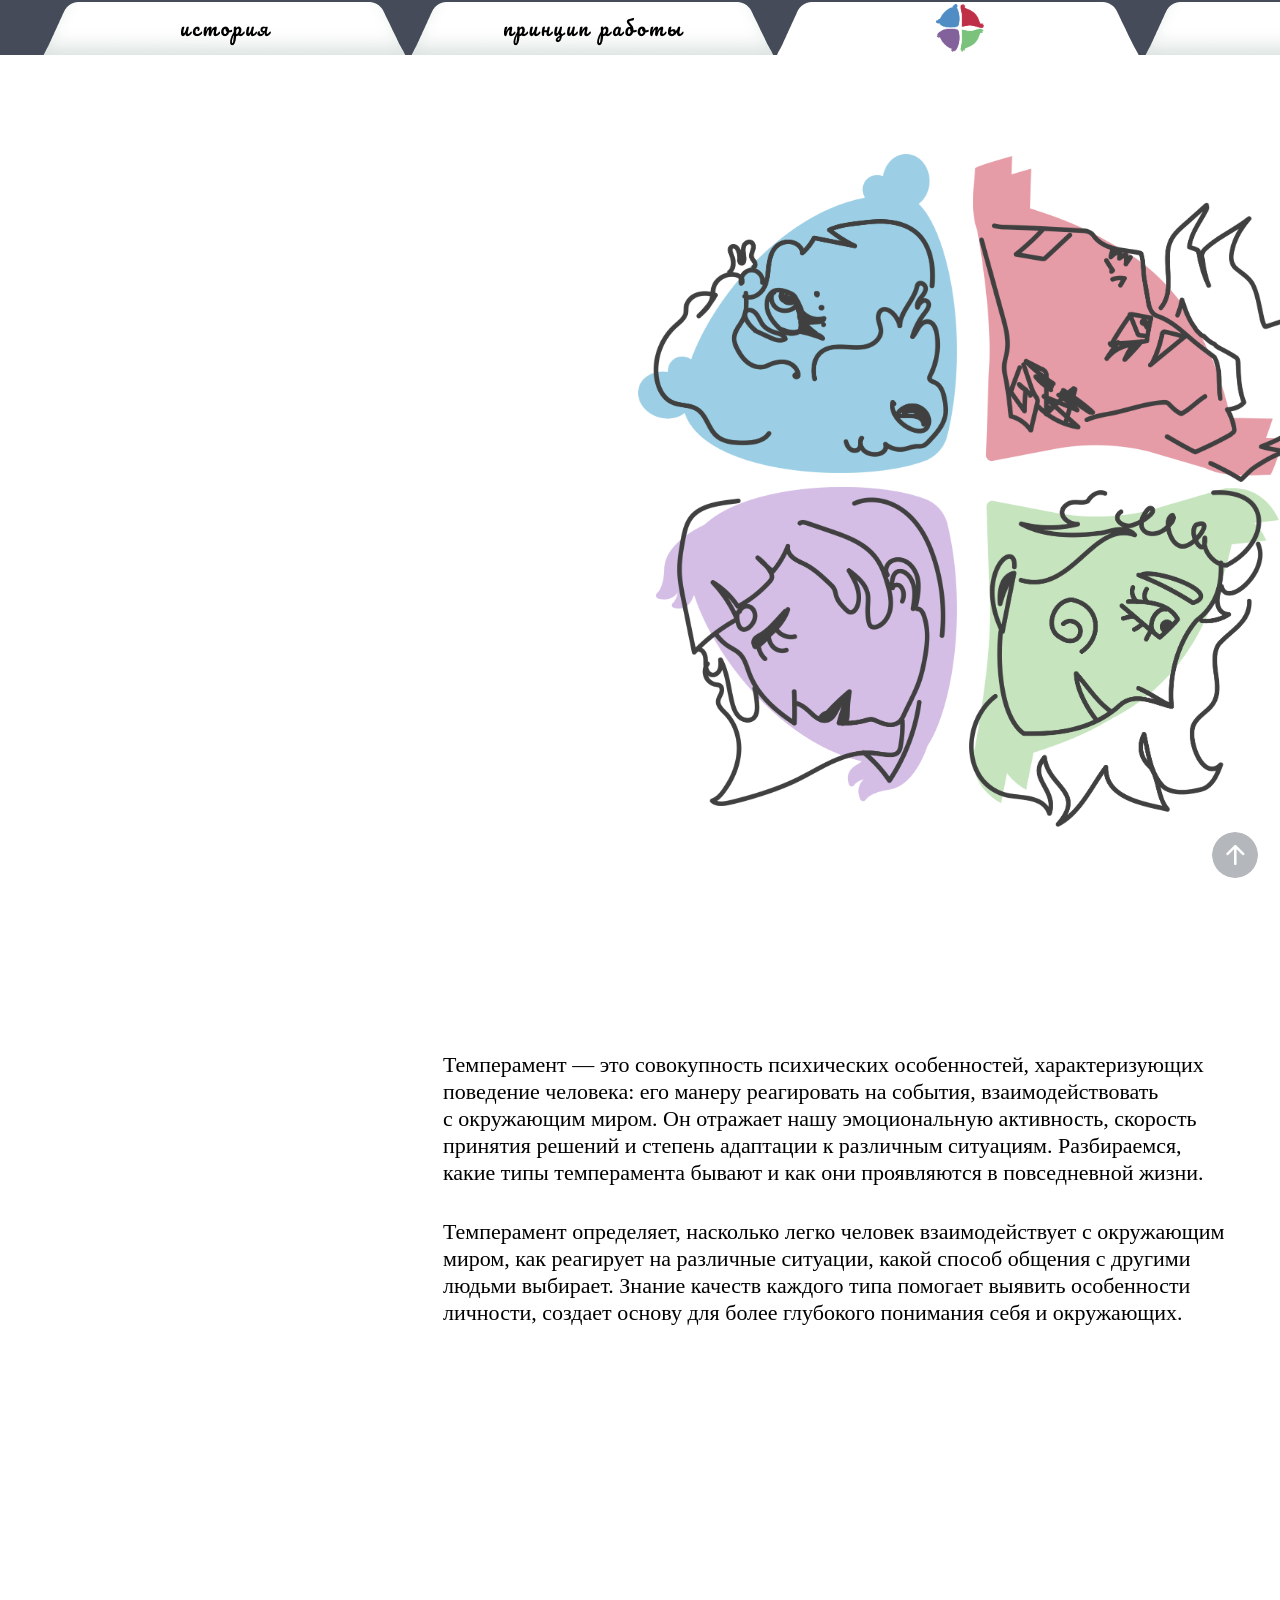
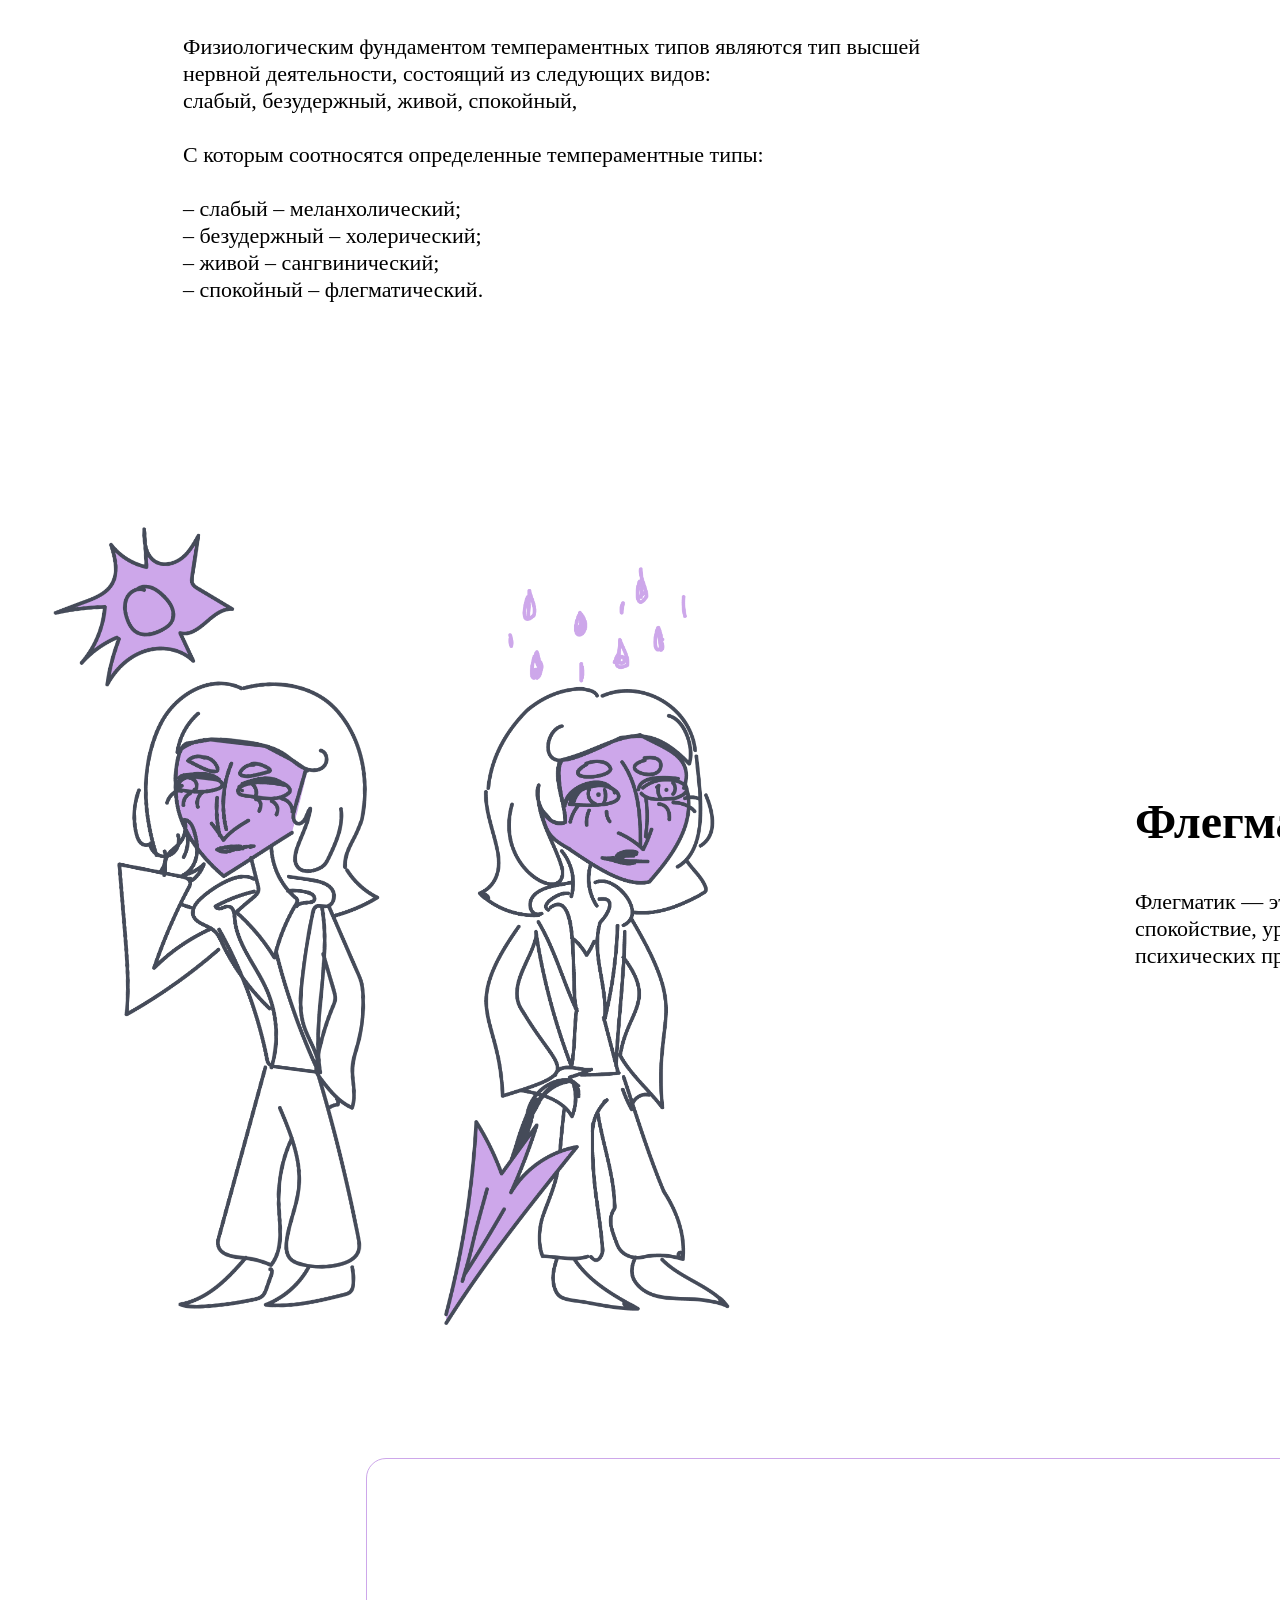
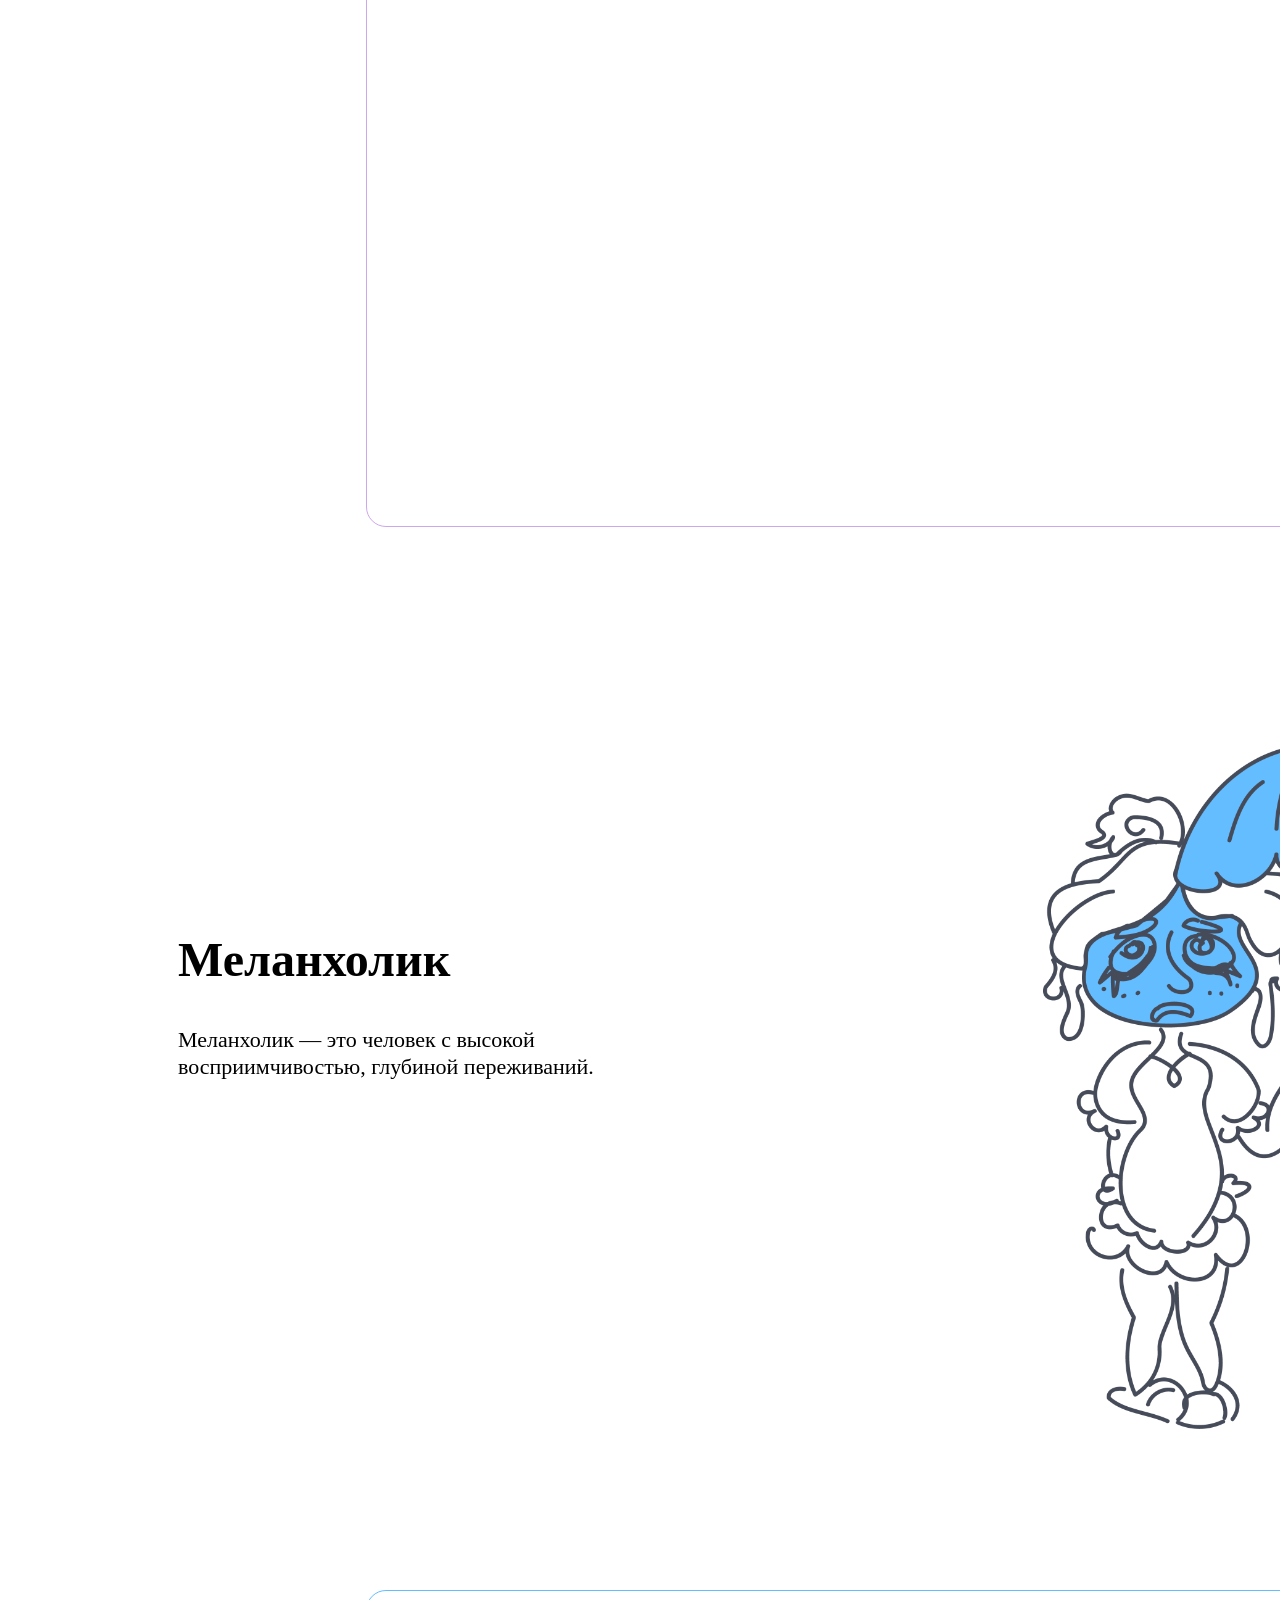
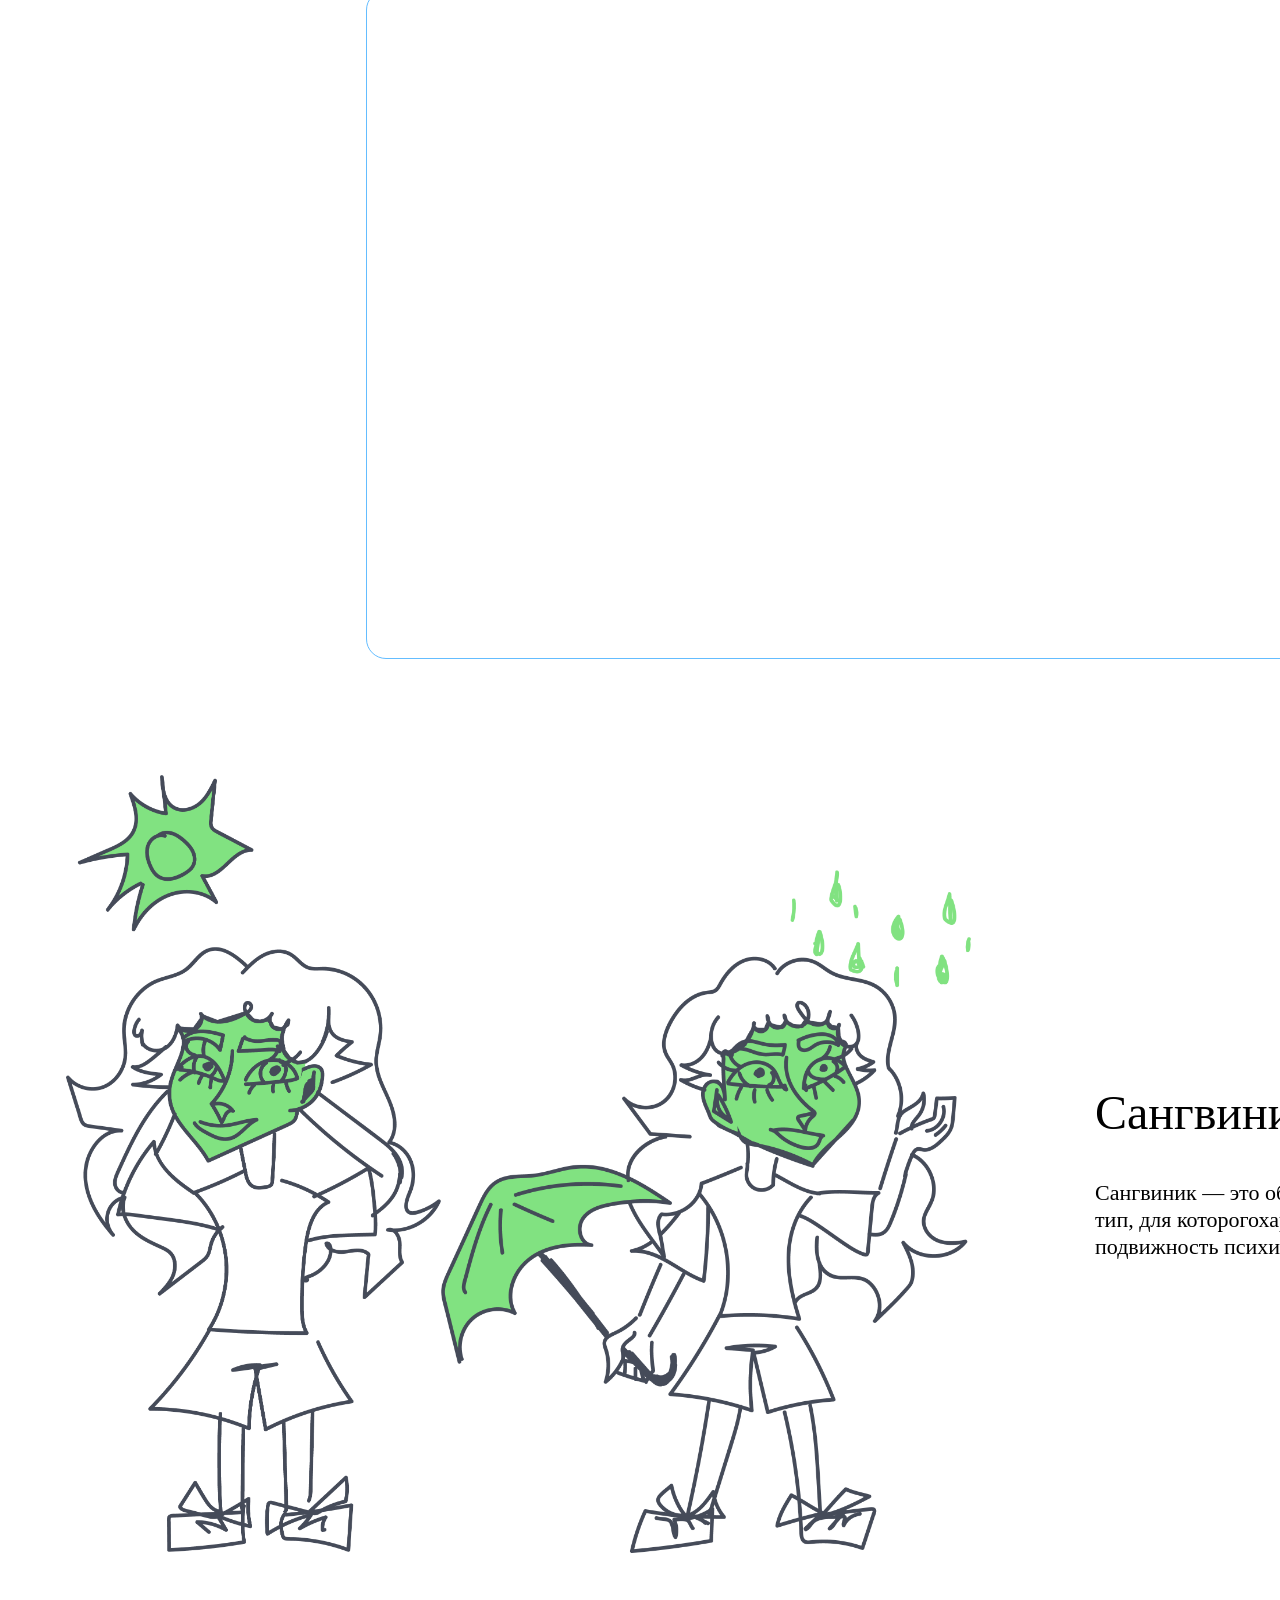
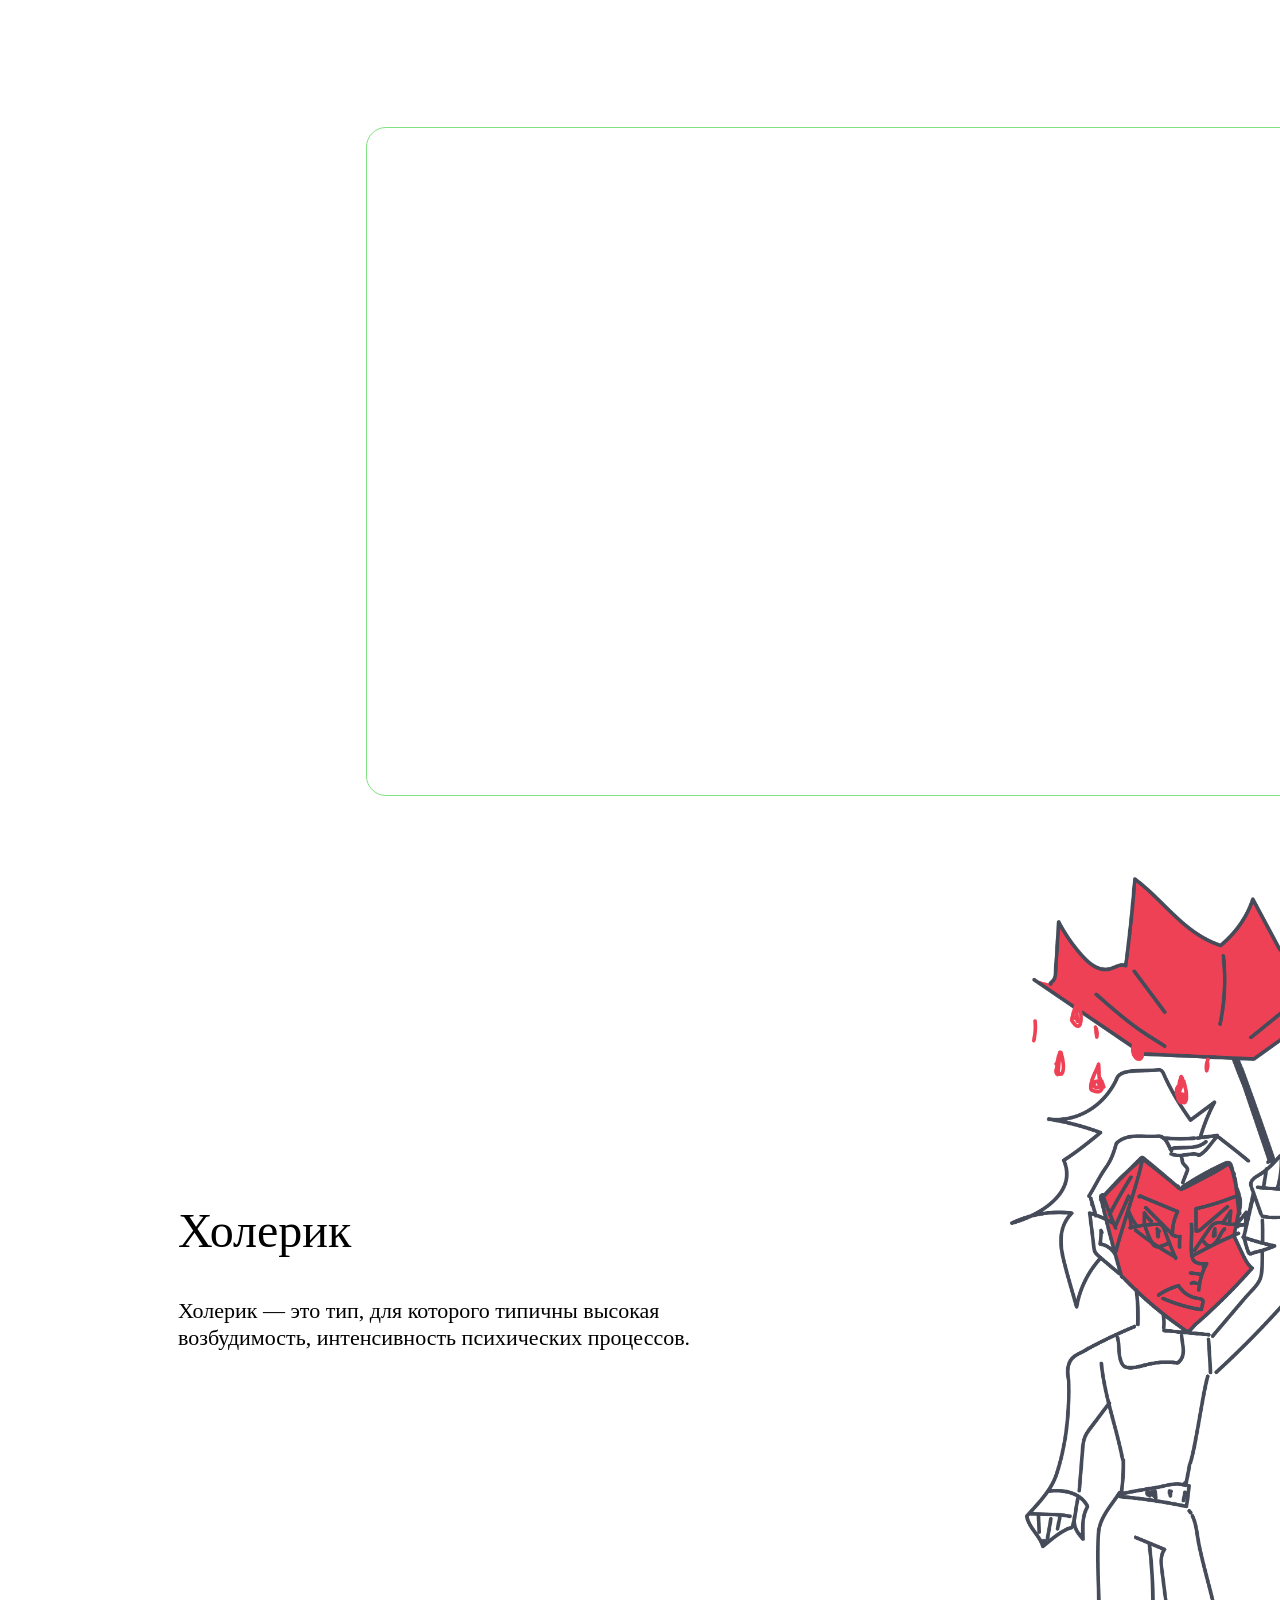
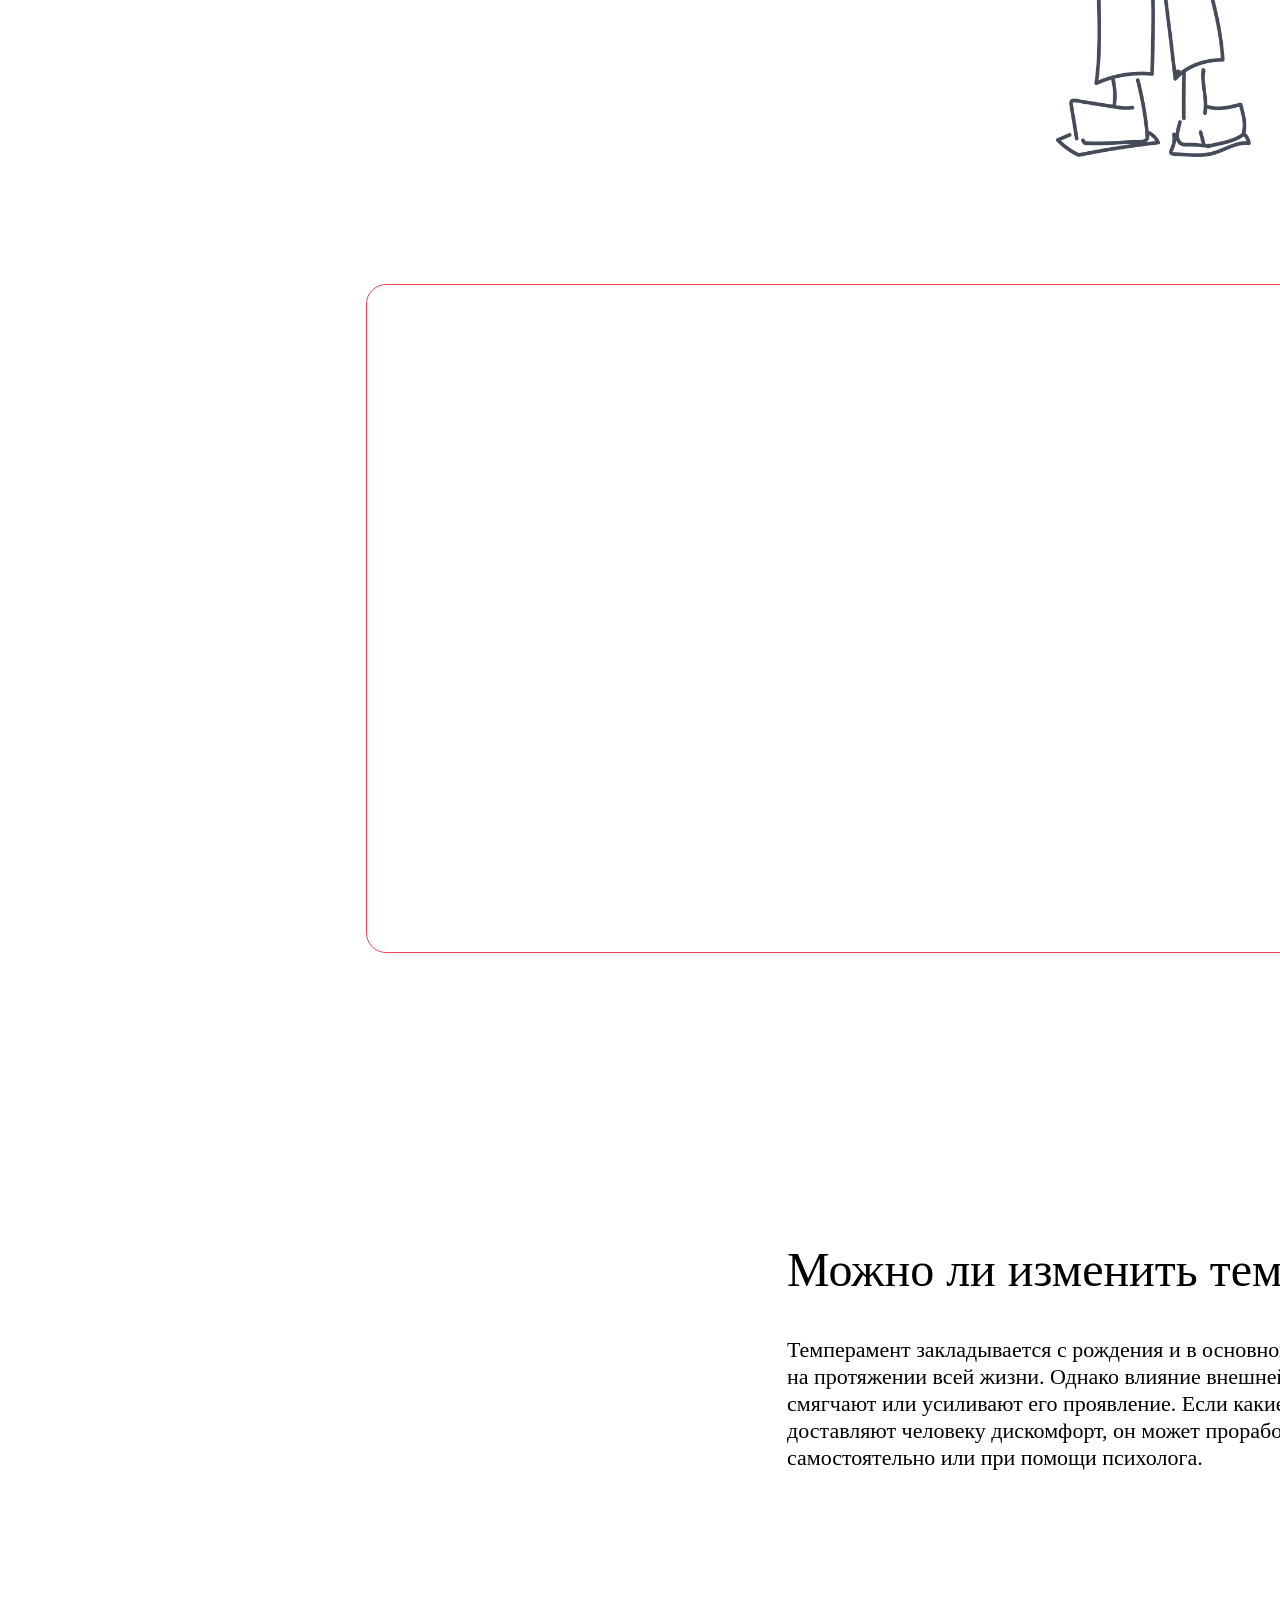
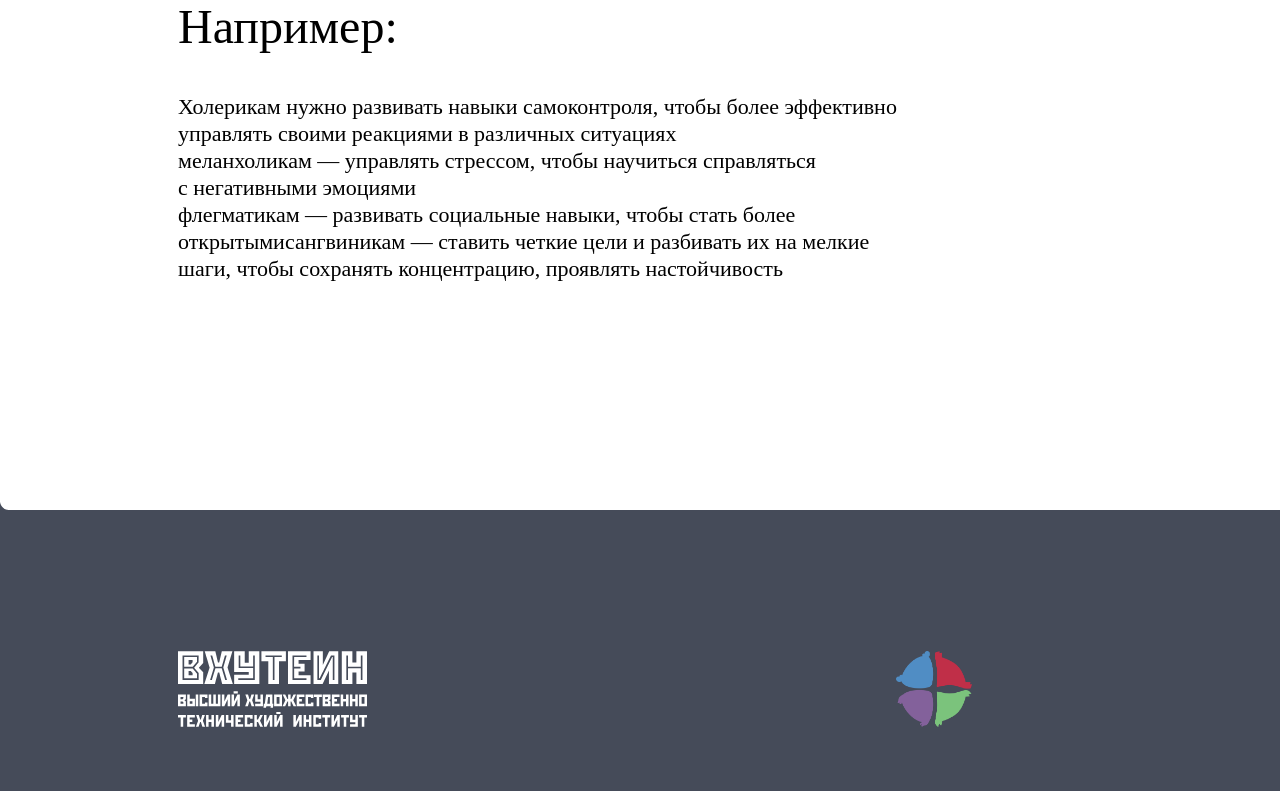
==== index.html @ 5d2c1278 "first commit" ====
<!doctype html>
<html>
<head>
<meta charset="utf-8">
<title>temperament</title>
	<link rel="stylesheet" href="VkrStyle.css">
	</head>
<body style="background-color: #FFFFFF;">
	  <style>
	  video::-webkit-media-controls {
	  display:none;
		  }
	  </style>
	 <video width="1920" height="1080" controls="controls" id="vid" onClick="toggleVideo()" alt="Zoom" class="zoom-image2">
    <source src="./Images/Flegmati_prefin (1).mp4" type="video/mp4">
		  </video>
	<video width="1920" height="1080" controls="controls" id="vid1" onClick="toggleVideo1()" alt="Zoom" class="zoom-image2">
    <source src="./Images/Melanholi_fin.mp4" type="video/mp4">
		  </video>
	<video width="1920" height="1080" controls="controls" id="vid2" onClick="toggleVideo2()" alt="Zoom" class="zoom-image2">
    <source src="./Images/Sangvini_prefin.mp4" type="video/mp4">
		  </video>
	<video width="1920" height="1080" controls="controls" id="vid3" onClick="toggleVideo3()" alt="Zoom" class="zoom-image2">
    <source src="./Images/Choleri_prefin.mp4" type="video/mp4">
		  </video>
	
<img src="./Images/большойфон.png" id="imgFoto1" alt=""/>
<img src="./Images/фонфон1.png" id="imgFoto0" alt=""/>
<img src="./Images/главная_папка1.png" id="imgFoto2" alt="Zoom" class="zoom-image">
<img src="./Images/tempp.png" id="imgFoto3" alt="Zoom" class="zoom-image">
	
<a href="VkrHistory.html"><img src="./Images/история_папка (1).png" id="imgFoto4" alt="Zoom" class="zoom-image"></a>
<a href="VkrWorks.html"><img src="./Images/принцип_папка (1).png" id="imgFoto5" alt="Zoom" class="zoom-image"></a>
<a href="VkrTypes.html"><img src="./Images/типы_папка (1).png" id="imgFoto6" alt="Zoom" class="zoom-image"></a>
<a href="VkrTest.html"><img src="./Images/тест_папка (1).png" id="imgFoto7" alt="Zoom" class="zoom-image"></a>
	
<button id="hide" type="submit" onclick="myImg()"><img src="./Images/мел_бан.png" id="imgFoto8" alt="Zoom" class="opa1"></button>
<button id="hide1" type="submit" onclick="myImg1()"><img src="./Images/флег_бан.png" id="imgFoto9" alt="Zoom" class="opa1"></button>
<button id="hide2" type="submit" onclick="myImg2()"><img src="./Images/хол_бан.png" id="imgFoto10" alt="Zoom" class="opa1"></button>
<button id="hide3" type="submit" onclick="myImg3()"><img src="./Images/санг_бан.png" id="imgFoto11" alt="Zoom" class="opa1"></button>
	<h17 id="text">Темперамент</h17>

<img src="./Images/флегматик сер1.png" id="imgFoto20" alt="Zoom" class="zoom-image2">
<img src="./Images/флегматик сер2.png" id="imgFoto21" alt="Zoom" class="zoom-image4">
<img src="./Images/меланхолик сер1.png" id="imgFoto22" alt="Zoom" class="zoom-image2">
<img src="./Images/меланхолик сер2.png" id="imgFoto23" alt="Zoom" class="zoom-image2">
<img src="./Images/сангвиник сер1.png" id="imgFoto24" alt="Zoom" class="zoom-image2">
<img src="./Images/сангвиник сер2.png" id="imgFoto25" alt="Zoom" class="zoom-image2">
<img src="./Images/холерик сер1.png" id="imgFoto26" alt="Zoom" class="zoom-image2">
<img src="./Images/холерик сер2.png" id="imgFoto27" alt="Zoom" class="zoom-image2">
	<pre align="left"><h1>Темперамент — это совокупность психических особенностей, характеризующих
поведение человека: его манеру реагировать на события, взаимодействовать 
с окружающим миром. Он отражает нашу эмоциональную активность, скорость
принятия решений и степень адаптации к различным ситуациям. Разбираемся, 
какие типы темперамента бывают и как они проявляются в повседневной жизни.</h1></pre>
<pre align="left"><h2>Темперамент определяет, насколько легко человек взаимодействует с окружающим
миром, как реагирует на различные ситуации, какой способ общения с другими
людьми выбирает. Знание качеств каждого типа помогает выявить особенности
личности, создает основу для более глубокого понимания себя и окружающих.</h2></pre>
<pre align="left"><h3>Физиологическим фундаментом темпераментных типов являются тип высшей
нервной деятельности, состоящий из следующих видов: 
слабый, безудержный, живой, спокойный, 

С которым соотносятся определенные темпераментные типы:
 
– слабый – меланхолический;
– безудержный – холерический;
– живой – сангвинический;
– спокойный – флегматический.</h3></pre>
<pre align="left"><h4>Флегматик</h4></pre>
<pre align="left"><h5>Флегматик — это тип, для которого характерно 
спокойствие, уравновешенность, стабильность 
психических процессов.</h5></pre>
<pre align="left"><h6>Меланхолик</h6></pre>
<pre align="left"><h7>Меланхолик — это человек с высокой 
восприимчивостью, глубиной переживаний.</h7></pre>
<pre align="left"><h8>Сангвиник</h8></pre>
<pre align="left"><h9>Сангвиник — это общительный оптимистичный 
тип, для которогохарактерна высокая активность, 
подвижность психических процессов.</h9></pre>
<pre align="left"><h10>Холерик</h10></pre>
<pre align="left"><h11>Холерик — это тип, для которого типичны высокая 
возбудимость, интенсивность психических процессов.</h11></pre>
<pre align="left"><h12>Можно ли изменить темперамент?</h12></pre>
<pre align="left"><h13>Темперамент закладывается с рождения и в основном остается неизменным 
на протяжении всей жизни. Однако влияние внешней среды и жизненный опыт 
смягчают или усиливают его проявление. Если какие-то модели поведения 
доставляют человеку дискомфорт, он может проработать их
самостоятельно или при помощи психолога.</h13></pre>
<pre align="left"><h14>Например:</h14></pre>
<pre align="left"><h15>Холерикам нужно развивать навыки самоконтроля, чтобы более эффективно 
управлять своими реакциями в различных ситуациях
меланхоликам — управлять стрессом, чтобы научиться справляться 
с негативными эмоциями
флегматикам — развивать социальные навыки, чтобы стать более 
открытымисангвиникам — ставить четкие цели и разбивать их на мелкие 
шаги, чтобы сохранять концентрацию, проявлять настойчивость</h15></pre>
	
	<a href="index.html"><img src="./Images/tempp.png" id="imgFoto14" alt="Zoom" class="zoom-image"></a>
	<a link href="https://www.vhutein.ru/"><img src="./Images/Logo VHUTEIN.svg" id="imgFoto15" alt=""/></a>
	<a link href="https://vk.com/vhutein?from=groups"><img src="./Images/LogoVk.svg" id="imgFoto16" alt=""/></a>
	<a link href="https://vk.com/vhutein?from=groups"><pre align="left"><h16>vk.com/vhutein</h16></pre></a>
<img src="./Images/Футер.png" id="imgFoto13" alt="Zoom" class="zoom-image3">
	
<a href="#imgFoto3"><img src="./Images/вверх1.png" id="imgFoto44" alt="" class="zoom-image"></a>
	

	<script>
		function toggleVideo(){
			var video = document.getElementById("vid");
			
			if (video.paused) {
				video.play();
			}	else {
				video.pause();
			}
		}
	</script>
	<script>
		function toggleVideo1(){
			var video = document.getElementById("vid1");
			
			if (video.paused) {
				video.play();
			}	else {
				video.pause();
			}
		}
	</script>
	<script>
		function toggleVideo2(){
			var video = document.getElementById("vid2");
			
			if (video.paused) {
				video.play();
			}	else {
				video.pause();
			}
		}
	</script>
	<script>
		function toggleVideo3(){
			var video = document.getElementById("vid3");
			
			if (video.paused) {
				video.play();
			}	else {
				video.pause();
			}
		}
	</script>
	
	<script>
	function myImg() {
  document.getElementById('imgFoto8').className = 'classname';
  document.getElementById('imgFoto10').className = 'classname1';
  document.getElementById('imgFoto9').className = 'classname2';
  document.getElementById('imgFoto11').className = 'classname3';
  document.getElementById('text').className = 'classname4';
}</script>	
	<script>
	function myImg1() {
  document.getElementById('imgFoto8').className = 'classname';
  document.getElementById('imgFoto10').className = 'classname1';
  document.getElementById('imgFoto9').className = 'classname2';
  document.getElementById('imgFoto11').className = 'classname3';
  document.getElementById('text').className = 'classname4';
}</script>	
	<script>
	function myImg2() {
  document.getElementById('imgFoto8').className = 'classname';
  document.getElementById('imgFoto10').className = 'classname1';
  document.getElementById('imgFoto9').className = 'classname2';
  document.getElementById('imgFoto11').className = 'classname3';
  document.getElementById('text').className = 'classname4';
}</script>	
	<script>
	function myImg3() {
  document.getElementById('imgFoto8').className = 'classname';
  document.getElementById('imgFoto10').className = 'classname1';
  document.getElementById('imgFoto9').className = 'classname2';
  document.getElementById('imgFoto11').className = 'classname3';
  document.getElementById('text').className = 'classname4';
}</script>	
</body>
</html>
---- VkrStyle.css ----
@charset "utf-8";
/* CSS Document */
* {
  padding: 0;
  margin: 0;
  box-sizing: border-box;
}
html {
  font-size: 40px;
  font-family: "Caveat", "Montserrat";
  scroll-behavior: smooth;
}
#vid {
    position: absolute;
	width: 1189px;
  height: 669px;
    left: 366px;
    top: 3058px;
	opacity: 1;	
	z-index: 3;
	border-radius: 20px;
	border: 1px solid #CDA7EA;
}
#vid1 {
    position: absolute;
	width: 1189px;
  height: 669px;
    left: 366px;
    top: 4790px;
	opacity: 1;	
	z-index: 3;
	border-radius: 20px;
	border: 1px solid #64BDFF;
}
#vid2 {
    position: absolute;
	width: 1189px;
  height: 669px;
    left: 366px;
    top: 6527px;
	opacity: 1;	
	z-index: 3;
	border-radius: 20px;
	border: 1px solid #81E281;
}
#vid3 {
    position: absolute;
	width: 1189px;
  height: 669px;
    left: 366px;
    top: 8284px;
	opacity: 1;	
	z-index: 3;
	border-radius: 20px;
	border: 1px solid #EF4156;
}
#imgFoto1 {
    position: absolute;
	width: 1905px;
  height: 10336px;
    left: 0px;
    top: 55px;
	z-index: 1;
}
#imgFoto0 {
    position: absolute;
	width: 1905px;
  height: 61px;
    left: 0px;
    top: 0px;
	z-index: -1;
}
#imgFoto2 {
    position: absolute;
	width: 364px;
  height: 60px;
    left: 776px;
    top: 2px;
	z-index: 2;
}
#imgFoto3 {
    position: absolute;
	width: 48px;
  height: 48.11px;
    left: 936px;
    top: 4px;
	z-index: 3;
}

#imgFoto4 {
    position: absolute;
	width: 367px;
  height: 60px;
    left: 41px;
    top: 2px;
	z-index: 0;
}
#imgFoto5 {
    position: absolute;
	width: 367px;
  height: 60px;
    left: 409px;
    top: 2px;
	z-index: 0;
}
#imgFoto6 {
    position: absolute;
	width: 367px;
  height: 60px;
    left: 1143px;
    top: 2px;
	z-index: 0;
}
#imgFoto7 {
    position: absolute;
	width: 367px;
  height: 60px;
    left: 1510px;
    top: 2px;
	z-index: 0;
}
#imgFoto8 {
    position: absolute;
	width: 319.29px;
  height: 318.72px;
    left: 638px;
    top: 154px;
	z-index: 2;
	
}
#imgFoto9 {
    position: absolute;
	width: 300.99px;
  height: 318.83px;
    left: 656.4px;
    top: 486.91px;
	z-index: 2;
	
}
#imgFoto10 {
    position: absolute;
	width: 346.92px;
  height: 326.62px;
    left: 973.08px;
    top: 155.62px;
	z-index: 2;
	
}
#imgFoto11 {
    position: absolute;
	width: 309.97px;
  height: 339.14px;
    left: 969.29px;
    top: 487.78px;
	z-index: 2;
	
}

#imgFoto20 {
    position: absolute;
	width: 286px;
  height: 761px;
    left: 444px;
    top: 2164px;
	z-index: 3;
}
#imgFoto21 {
    position: absolute;
	width: 339.83px;
  height: 778.49px;
    left: 38px;
    top: 2131px;
	z-index: 3;
}
#imgFoto22 {
    position: absolute;
	width: 385px;
  height: 684.8px;
    left: 1043px;
    top: 3944px;
	z-index: 3;
}
#imgFoto23 {
    position: absolute;
	width: 329px;
  height: 774px;
    left: 1439px;
    top: 3854px;
	z-index: 3;
}
#imgFoto25 {
    position: absolute;
	width: 375px;
  height: 777px;
    left: 66px;
    top: 5575px;
	z-index: 3;
}
#imgFoto24 {
    position: absolute;
	width: 530px;
  height: 686px;
    left: 441px;
    top: 5667px;
	z-index: 3;
}
#imgFoto26 {
    position: absolute;
	width: 335px;
  height: 880px;
    left: 1010px;
    top: 7277px;
	z-index: 3;
}
#imgFoto27 {
    position: absolute;
	width: 383px;
  height: 870px;
    left: 1453px;
    top: 7301px;
	z-index: 3;
}
#imgFoto13 {
    position: absolute;
	width: 1905px;
  height: 350px;
    left: 0px;
    top: 10041px;
	z-index: 2;
}
#imgFoto14 {
    position: absolute;
	width: 76px;
  height: 76px;
    left: 896px;
    top: 10251px;
	z-index: 4;
}
#imgFoto15 {
    position: absolute;
	width: 188.5px;
  height: 76px;
    left: 178px;
    top: 10251px;
	z-index: 4;
}
#imgFoto16 {
    position: absolute;
	width: 75px;
  height: 75px;
    left: 1480px;
    top: 10251px;
	z-index: 4;
}
#imgFoto44 {
    position: fixed;
	width: 50px;
  height: 50px;
    right: 20px;
    bottom: 20px;
	z-index: 5;
	opacity: 0.5;
	border: 2px solid white;
	border-radius: 50%;
}
h1
{
  font-size: 22px;
  font-family: 'Montserrat Alternates';
color: #00000;
	position: absolute;
	top: 1051px;
	left: 443px;
	letter-spacing: normal;
	z-index: 3;
	font-weight: normal;
	line-height: 27px;
}
h2
{
  font-size: 22px;
  font-family: 'Montserrat Alternates';
color: #00000;
	position: absolute;
	top: 1218px;
	left: 443px;
	letter-spacing: normal;
	z-index: 3;
	font-weight: normal;
	line-height: 27px;
}
h3
{
  font-size: 22px;
  font-family: 'Montserrat Alternates';
color: #00000;
	position: absolute;
	top: 1633px;
	left: 183px;
	letter-spacing: normal;
	z-index: 3;
	font-weight: normal;
	line-height: 27px;
}
h4
{
  font-size: 48px;
  font-family: Caveat;
color: #000000;
	position: absolute;
	top: 2408px;
	left: 1135px;
	letter-spacing: normal;
	z-index: 3;
	font-weight: -200;
	line-height: 27px;
}
h5
{
  font-size: 22px;
  font-family: 'Montserrat Alternates';
color: #000000;
	position: absolute;
	top: 2488px;
	left: 1135px;
	letter-spacing: normal;
	z-index: 3;
	font-weight: lighter;
	line-height: 27px;
}
h6
{
  font-size: 48px;
  font-family: Caveat;
color: #000000;
	position: absolute;
	top: 4146px;
	left: 178px;
	letter-spacing: normal;
	z-index: 3;
	font-weight: -200;
	line-height: 27px;
}
h7
{
  font-size: 22px;
  font-family: 'Montserrat Alternates';
color: #000000;
	position: absolute;
	top: 4226px;
	left: 178px;
	letter-spacing: normal;
	z-index: 3;
	font-weight: lighter;
	line-height: 27px;
}
h8
{
  font-size: 48px;
  font-family: Caveat;
color: #000000;
	position: absolute;
	top: 5899px;
	left: 1095px;
	letter-spacing: normal;
	z-index: 3;
	font-weight: -200;
	line-height: 27px;
}
h9
{
  font-size: 22px;
  font-family: 'Montserrat Alternates';
color: #000000;
	position: absolute;
	top: 5979px;
	left: 1095px;
	letter-spacing: normal;
	z-index: 3;
	font-weight: lighter;
	line-height: 27px;
}
h10
{
  font-size: 48px;
  font-family: Caveat;
color: #000000;
	position: absolute;
	top: 7617px;
	left: 178px;
	letter-spacing: normal;
	z-index: 3;
	font-weight: -200;
	line-height: 27px;
}
h11
{
  font-size: 22px;
  font-family: 'Montserrat Alternates';
color: #000000;
	position: absolute;
	top: 7697px;
	left: 178px;
	letter-spacing: normal;
	z-index: 3;
	font-weight: lighter;
	line-height: 27px;
}
h12
{
  font-size: 48px;
  font-family: Caveat;
color: #000000;
	position: absolute;
	top: 9256px;
	left: 787px;
	letter-spacing: normal;
	z-index: 3;
	font-weight: -200;
	line-height: 27px;
}
h13
{
  font-size: 22px;
  font-family: 'Montserrat Alternates';
color: #000000;
	position: absolute;
	top: 9336px;
	left: 787px;
	letter-spacing: normal;
	z-index: 3;
	font-weight: lighter;
	line-height: 27px;
}
h14
{
  font-size: 48px;
  font-family: Caveat;
color: #000000;
	position: absolute;
	top: 9613px;
	left: 178px;
	letter-spacing: normal;
	z-index: 3;
	font-weight: -200;
	line-height: 27px;
}
h15
{
  font-size: 22px;
  font-family: 'Montserrat Alternates';
color: #000000;
	position: absolute;
	top: 9693px;
	left: 178px;
	letter-spacing: normal;
	z-index: 3;
	font-weight: lighter;
	line-height: 27px;
}
h16
{
  font-size: 36px;
  font-family: Caveat;
color: #FFFFFF;
	position: absolute;
	top: 10270px;
	left: 1580px;
	letter-spacing: normal;
	z-index: 3;
	font-weight: -200;
	line-height: 27px;
}
h17
{
  font-size: 64px;
  font-family: Caveat;
color: #000000;
	position: absolute;
	top: 475px;
	left: 797px;
	letter-spacing: normal;
	z-index: 3;
	font-weight: -200;
	line-height: 27px;
	opacity: 0;
}
button
{
	-webkit-appearance: none;
	appearance:none;
	outline:none;
	border: none;
	background: transparent;
}

.zoom-image {
    /* Исходные стили */
    transition: transform 0.3s ease; /* Плавность перехода */
}

.zoom-image:hover {
    /* Стиль при наведении */
    transform: scale(1.07); /* Увеличить на 20% */
}
.opa1 {
    /* Исходные стили */
	opacity: 1;
    transition: opacity 0.3s ease; /* Плавность перехода */
}

.opa1:hover {
    /* Стиль при наведении */
    opacity: 0.7; /* Увеличить на 20% */
}
.zoom-image2 {
    /* Исходные стили */
    transition: transform 0.3s ease;
	/* Плавность перехода */
}

.zoom-image2:hover {
    /* Стиль при наведении */
    transform: scale(1.03); /* Увеличить на 20% */
}

.zoom-image4 {
    /* Исходные стили */
    transition: transform 0.3s ease;
	/* Плавность перехода */
	transform: scale(1) rotate(2.98deg);
}

.zoom-image4:hover {
    /* Стиль при наведении */
    transform: scale(1.03) rotate(2.98deg); /* Увеличить на 20% */
}
.zoom-image3 {
    /* Исходные стили */
    transition: transform 0.3s ease; /* Плавность перехода */
}

.zoom-image3:hover {
    /* Стиль при наведении */
    transform: scaleY(1.07); /* Увеличить на 20% */
}
.classname {
  animation-name: cssAnimation;
  animation-duration: 0.7s;
	animation-delay: 0.1s;
  animation-iteration-count: 1;
  animation-timing-function: ease;
  animation-fill-mode: forwards;
	animation-play-state: running;
}
@keyframes cssAnimation {
  from {
    top: 154px;
	left: 638px;
  }
  to {
    top: 115px;
	 left: 563px;
  }
}
.classname1 {
  animation-name: cssAnimation1;
  animation-duration: 0.7s;
	animation-delay: 0.1s;
  animation-iteration-count: 1;
  animation-timing-function: ease;
  animation-fill-mode: forwards;
	animation-play-state: running;
}
@keyframes cssAnimation1 {
  from {
    left: 973.08px;
    top: 155.62px;
  }
  to {
    left: 1040px;
	 top: 118px;
  }
}
.classname2 {
  animation-name: cssAnimation2;
  animation-duration: 0.7s;
	animation-delay: 0.1s;
  animation-iteration-count: 1;
  animation-timing-function: ease;
  animation-fill-mode: forwards;
	animation-play-state: running;
}
@keyframes cssAnimation2 {
  from {
    left: 656.4px;
    top: 486.91px;
  }
  to {
    left: 557px;
	 top: 567px;
  }
}
.classname3 {
  animation-name: cssAnimation3;
  animation-duration: 0.7s;
	animation-delay: 0.1s;
  animation-iteration-count: 1;
  animation-timing-function: ease;
  animation-fill-mode: forwards;
	animation-play-state: running;
}
@keyframes cssAnimation3 {
  from {
    left: 969.29px;
    top: 487.78px;
  }
  to {
    left: 1040.23px;
	 top: 567px;
  }
}
.classname4 {
  animation-name: cssAnimation4;
  animation-duration: 0.7s;
	animation-delay: 0.1s;
  animation-iteration-count: 1;
  animation-timing-function: ease;
  animation-fill-mode: forwards;
	animation-play-state: running;
}
@keyframes cssAnimation4 {
  from {
    opacity: 0;
  }
  to {
    opacity: 1;
  }
}
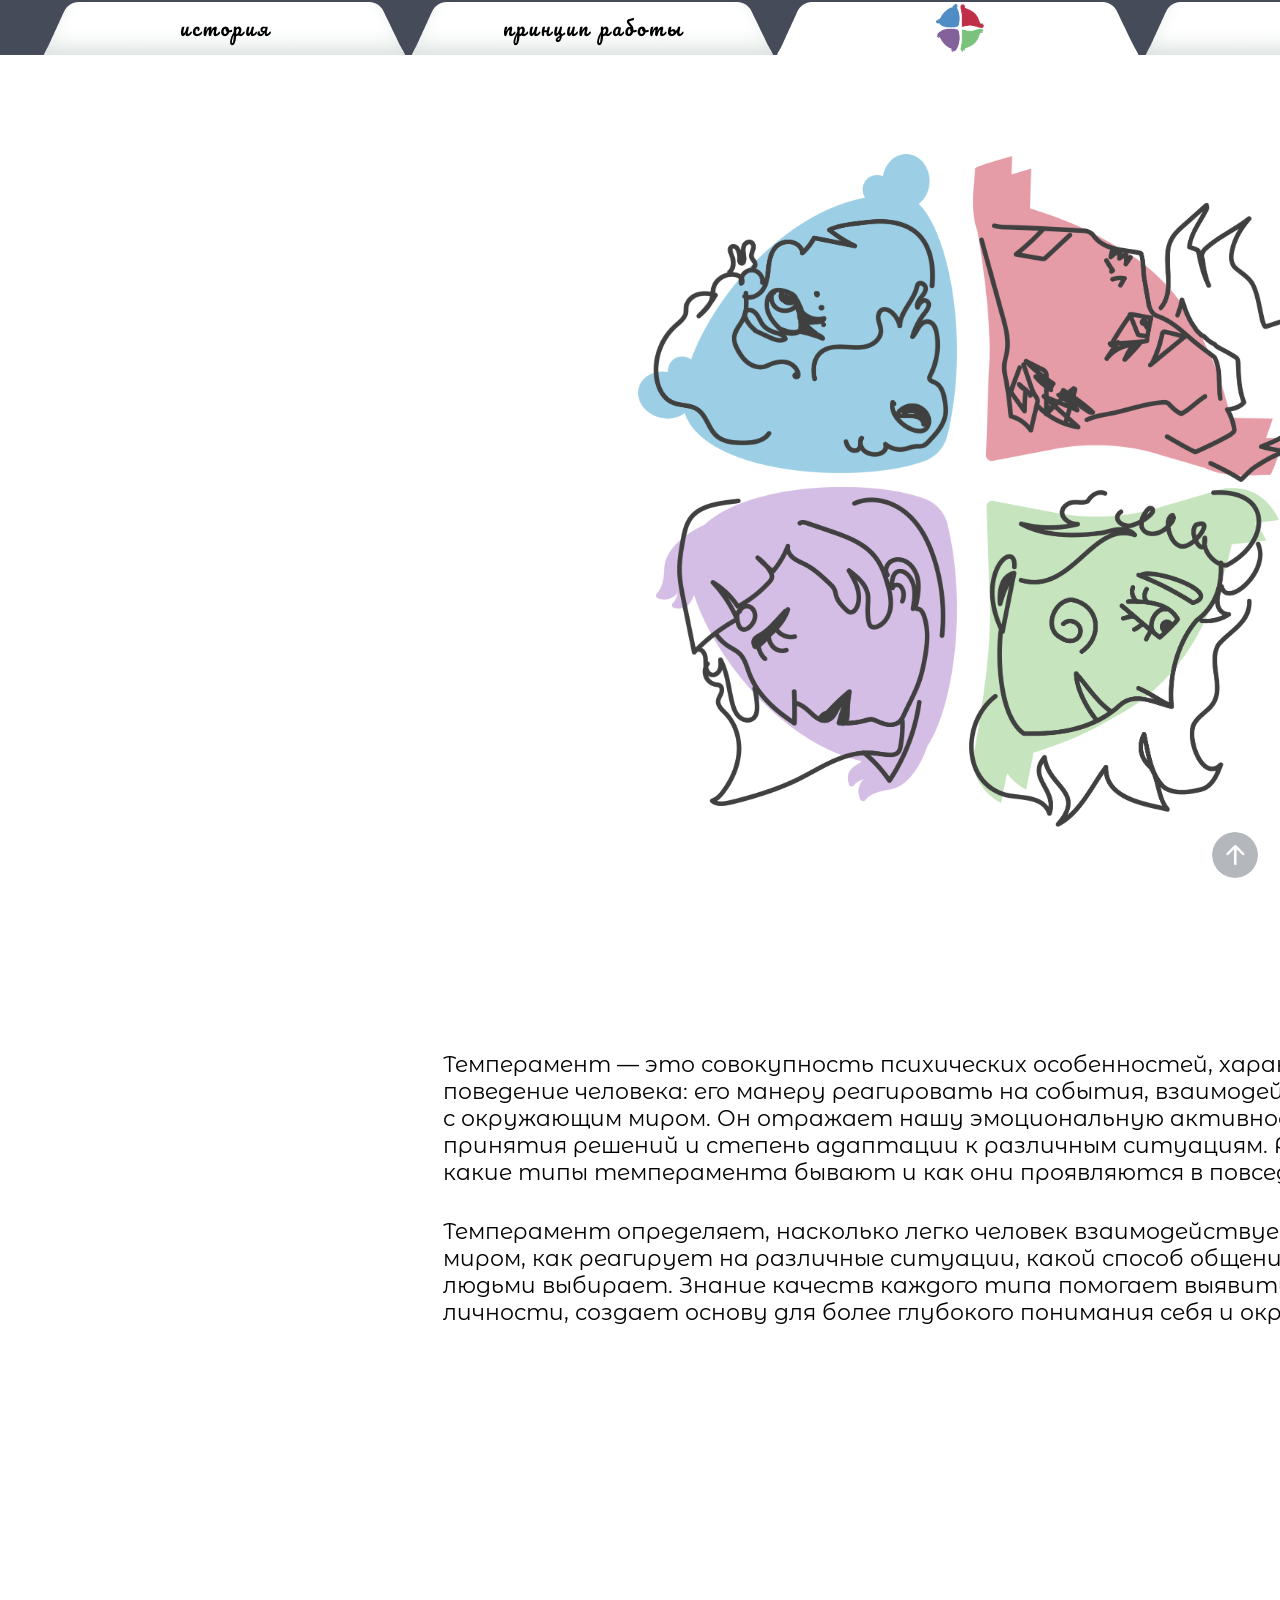
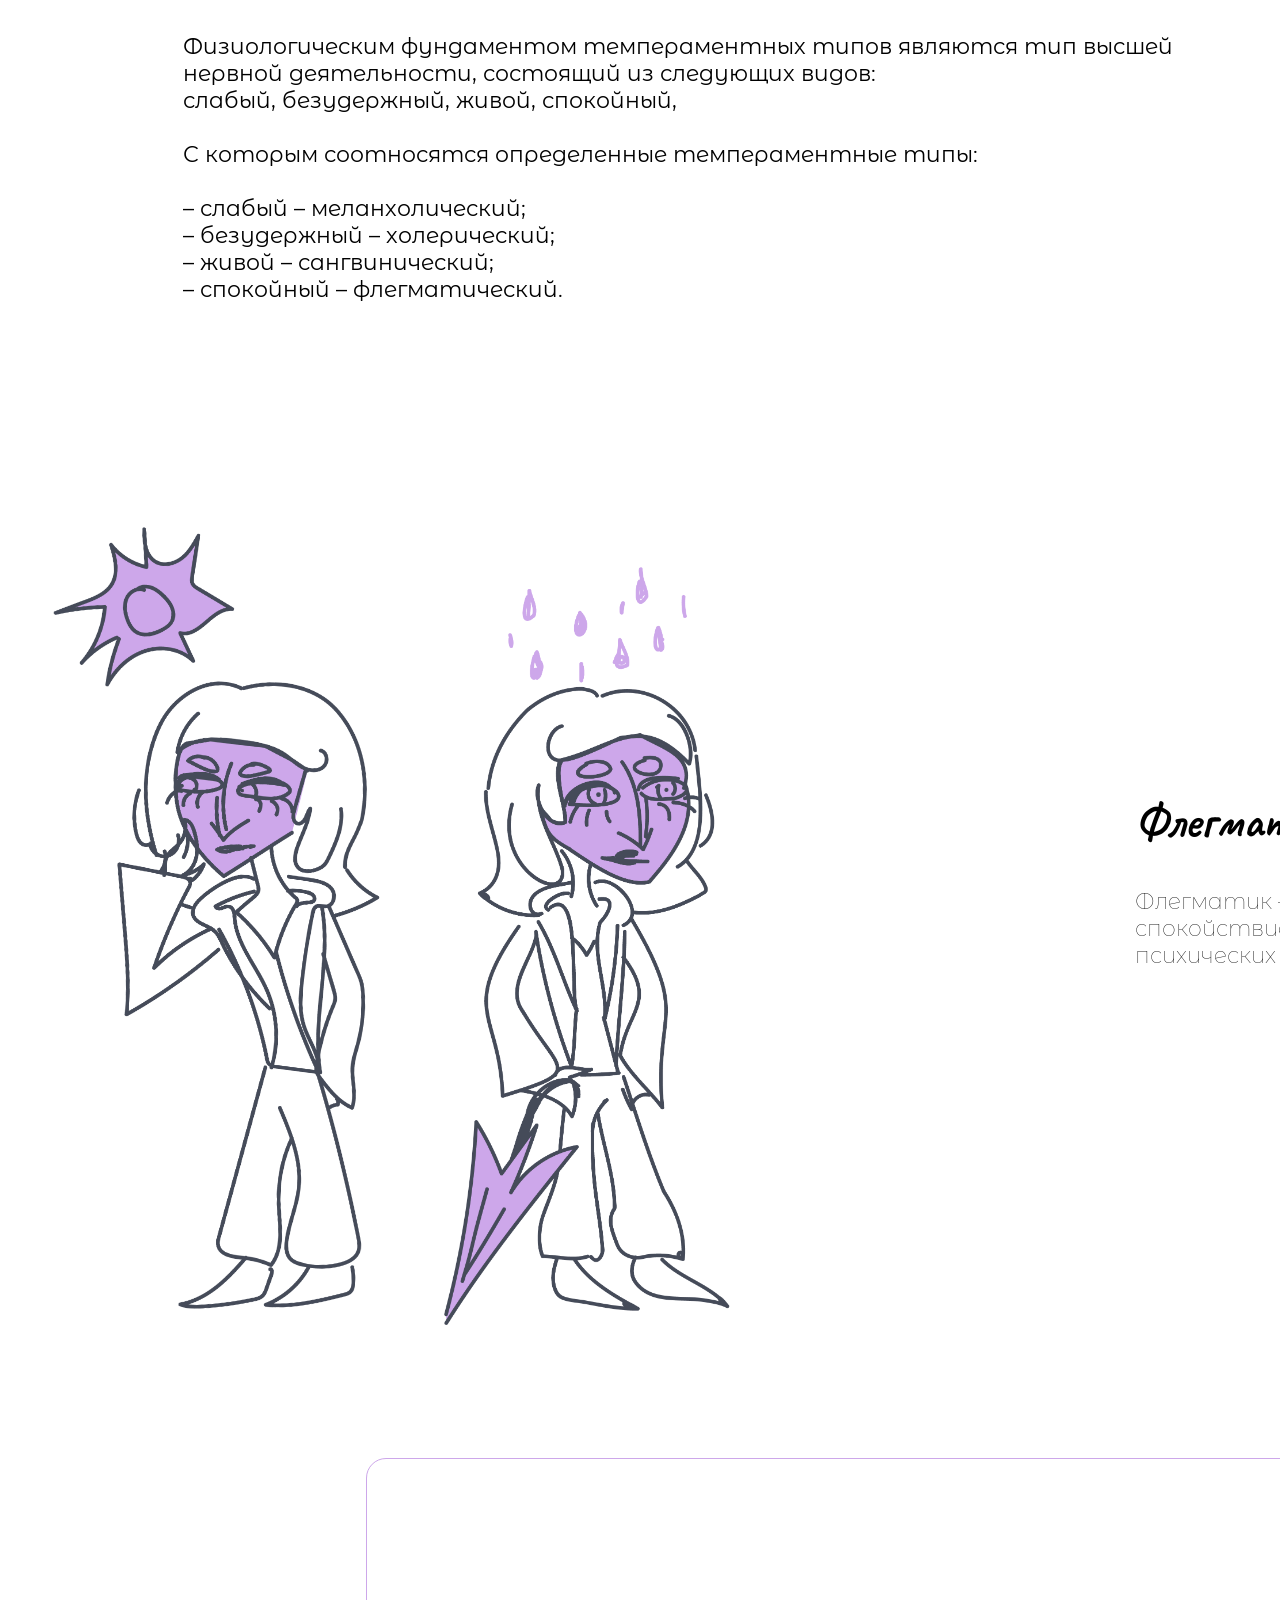
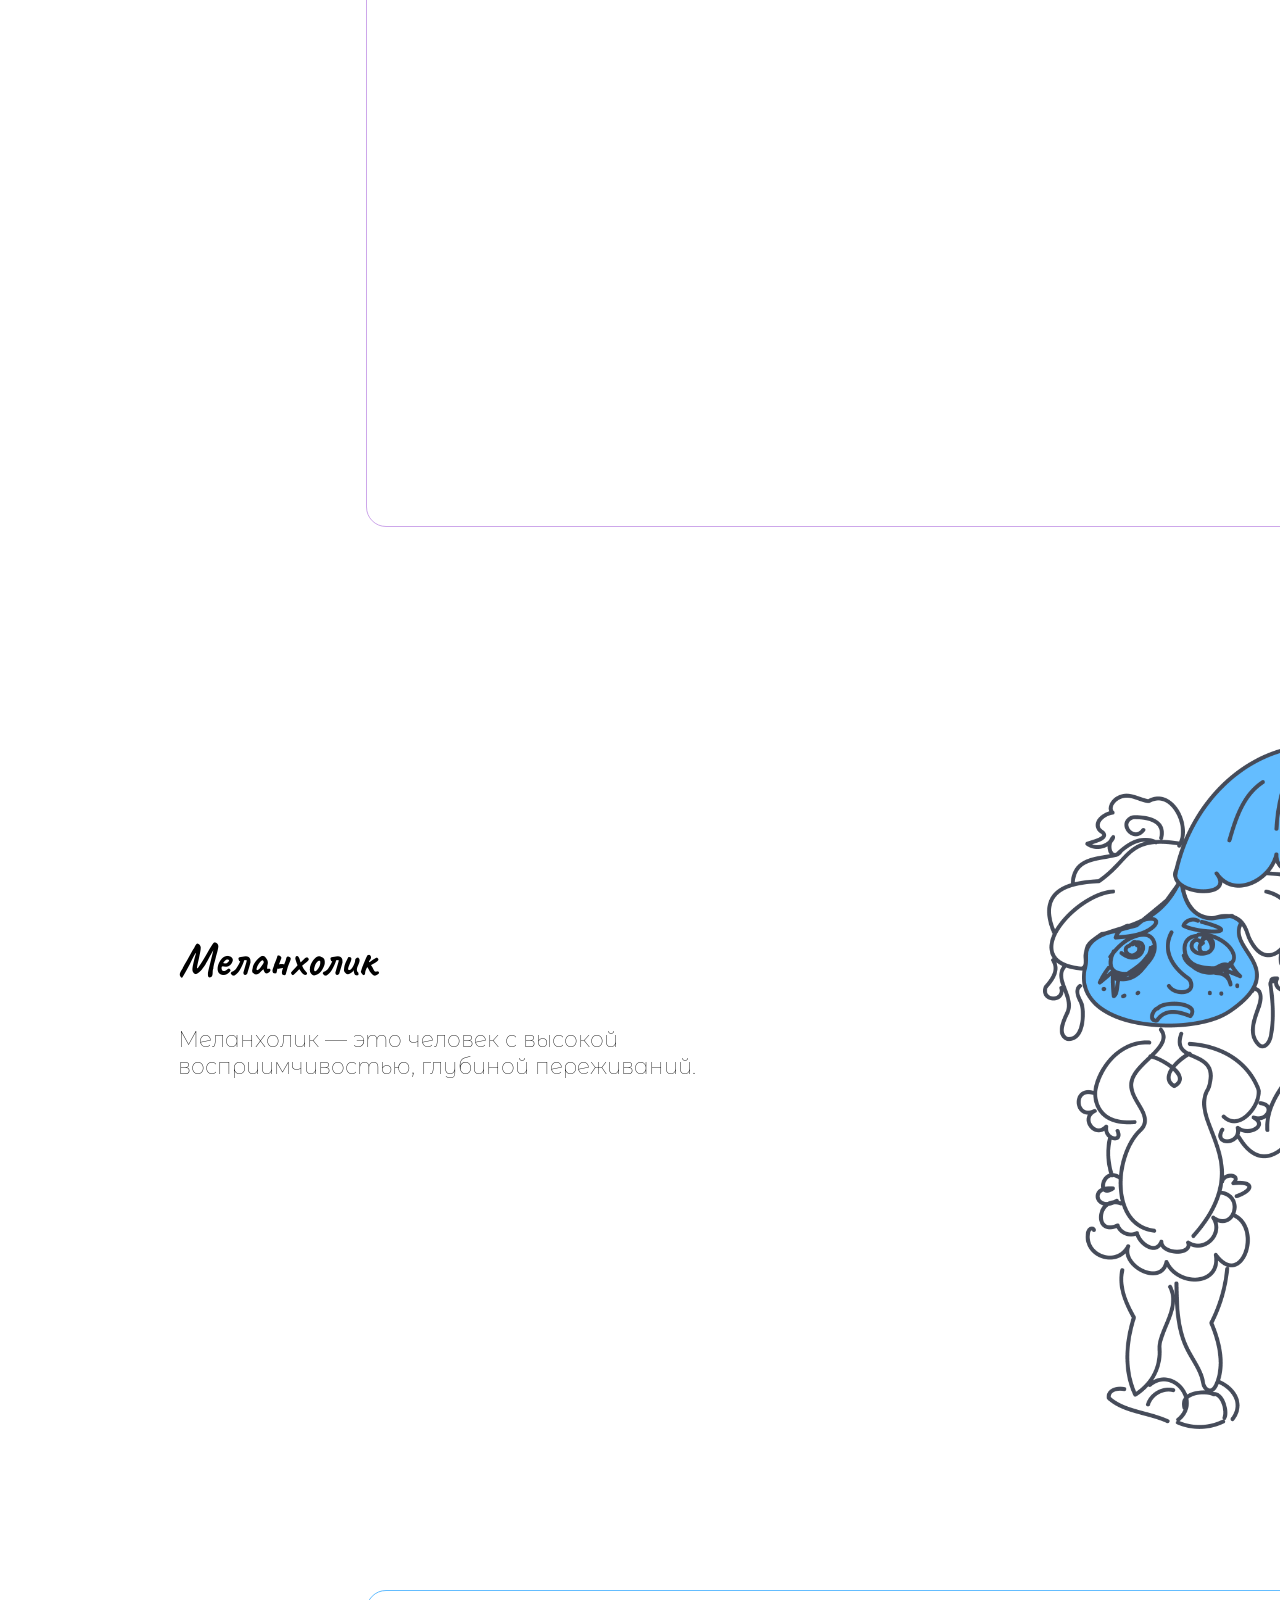
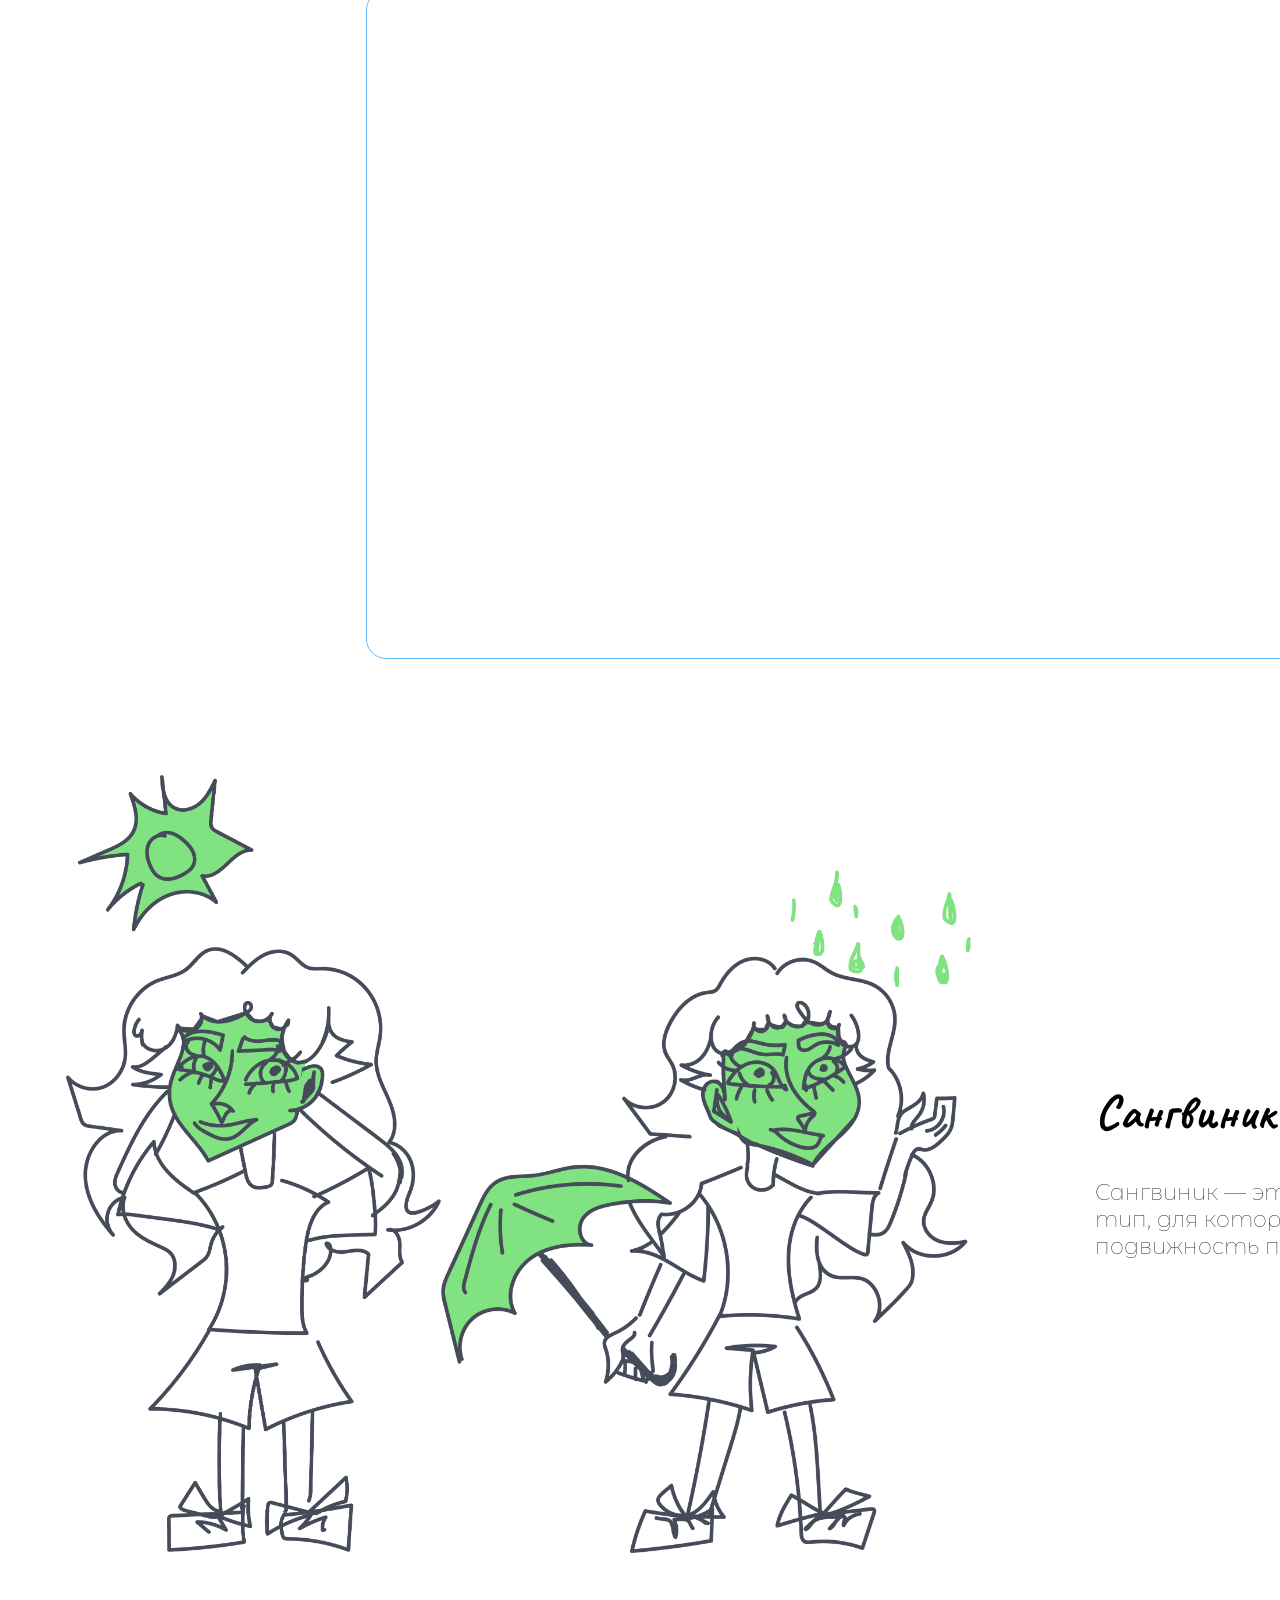
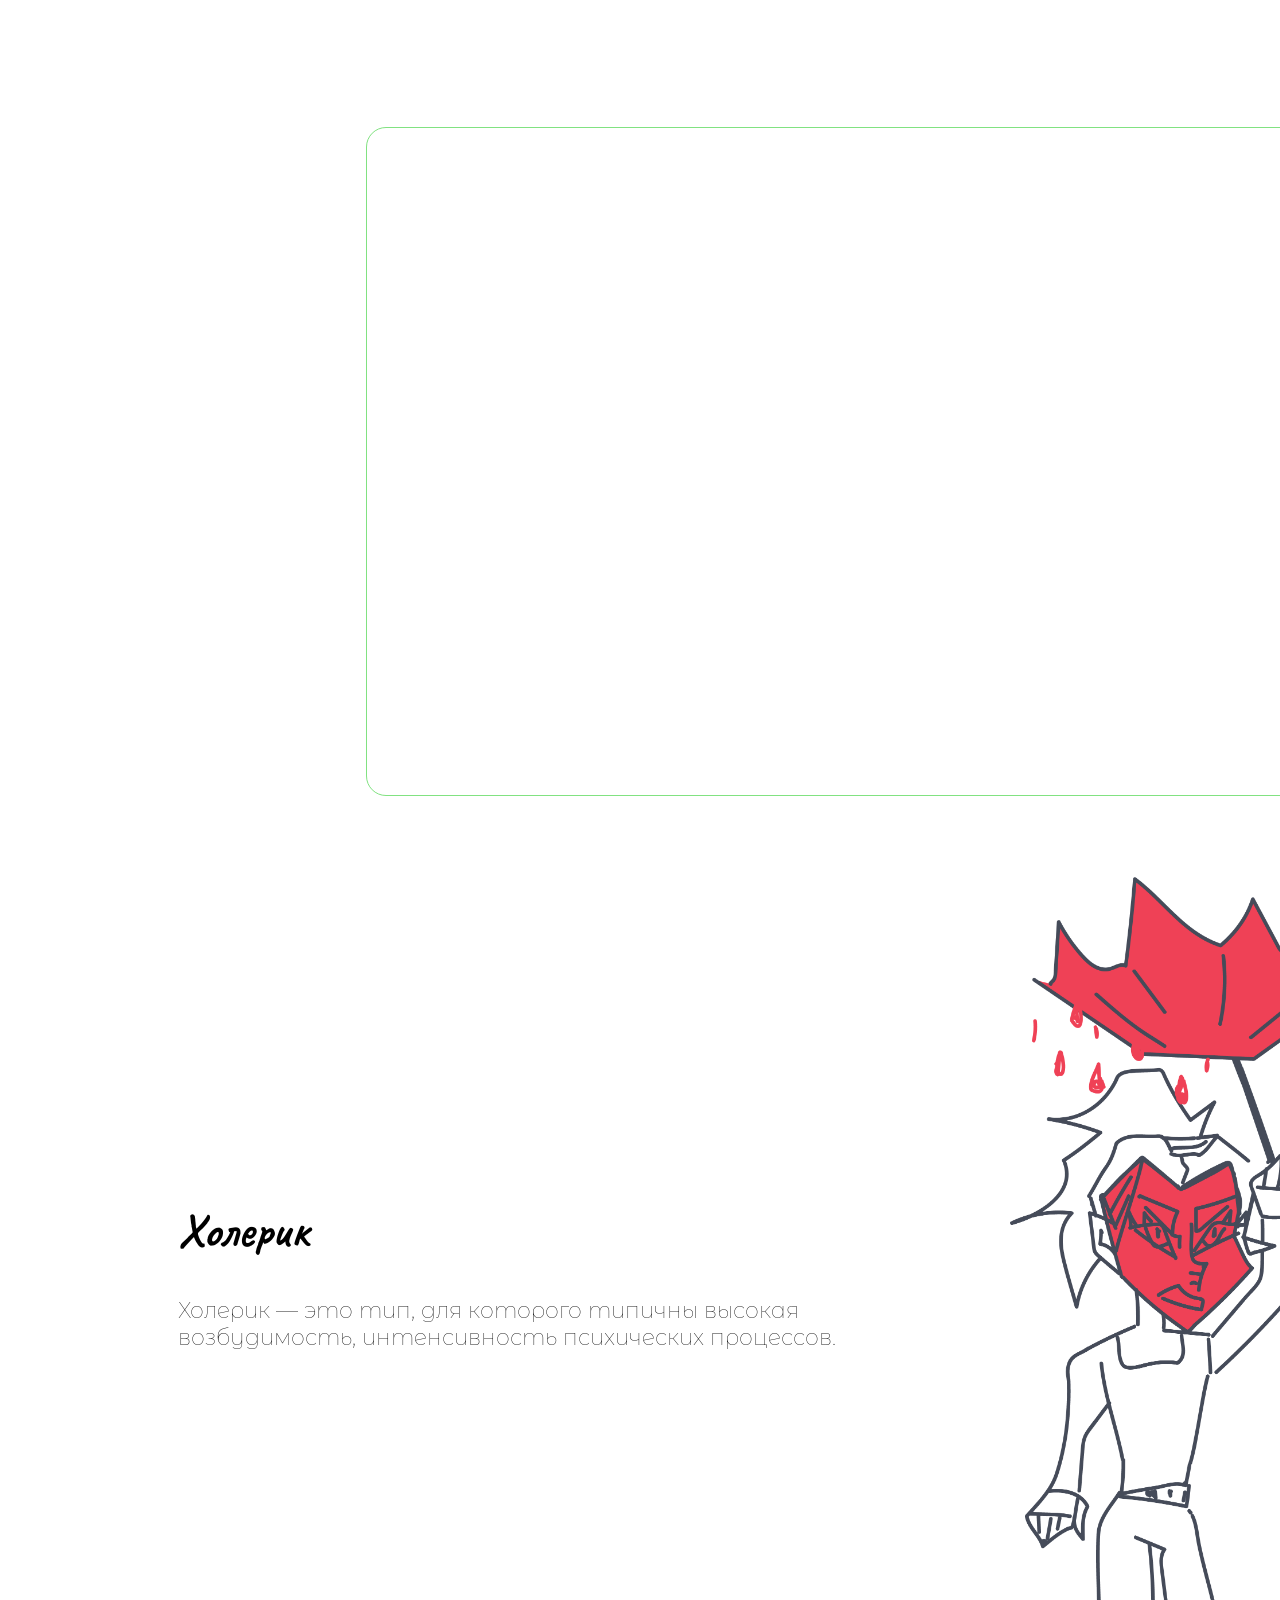
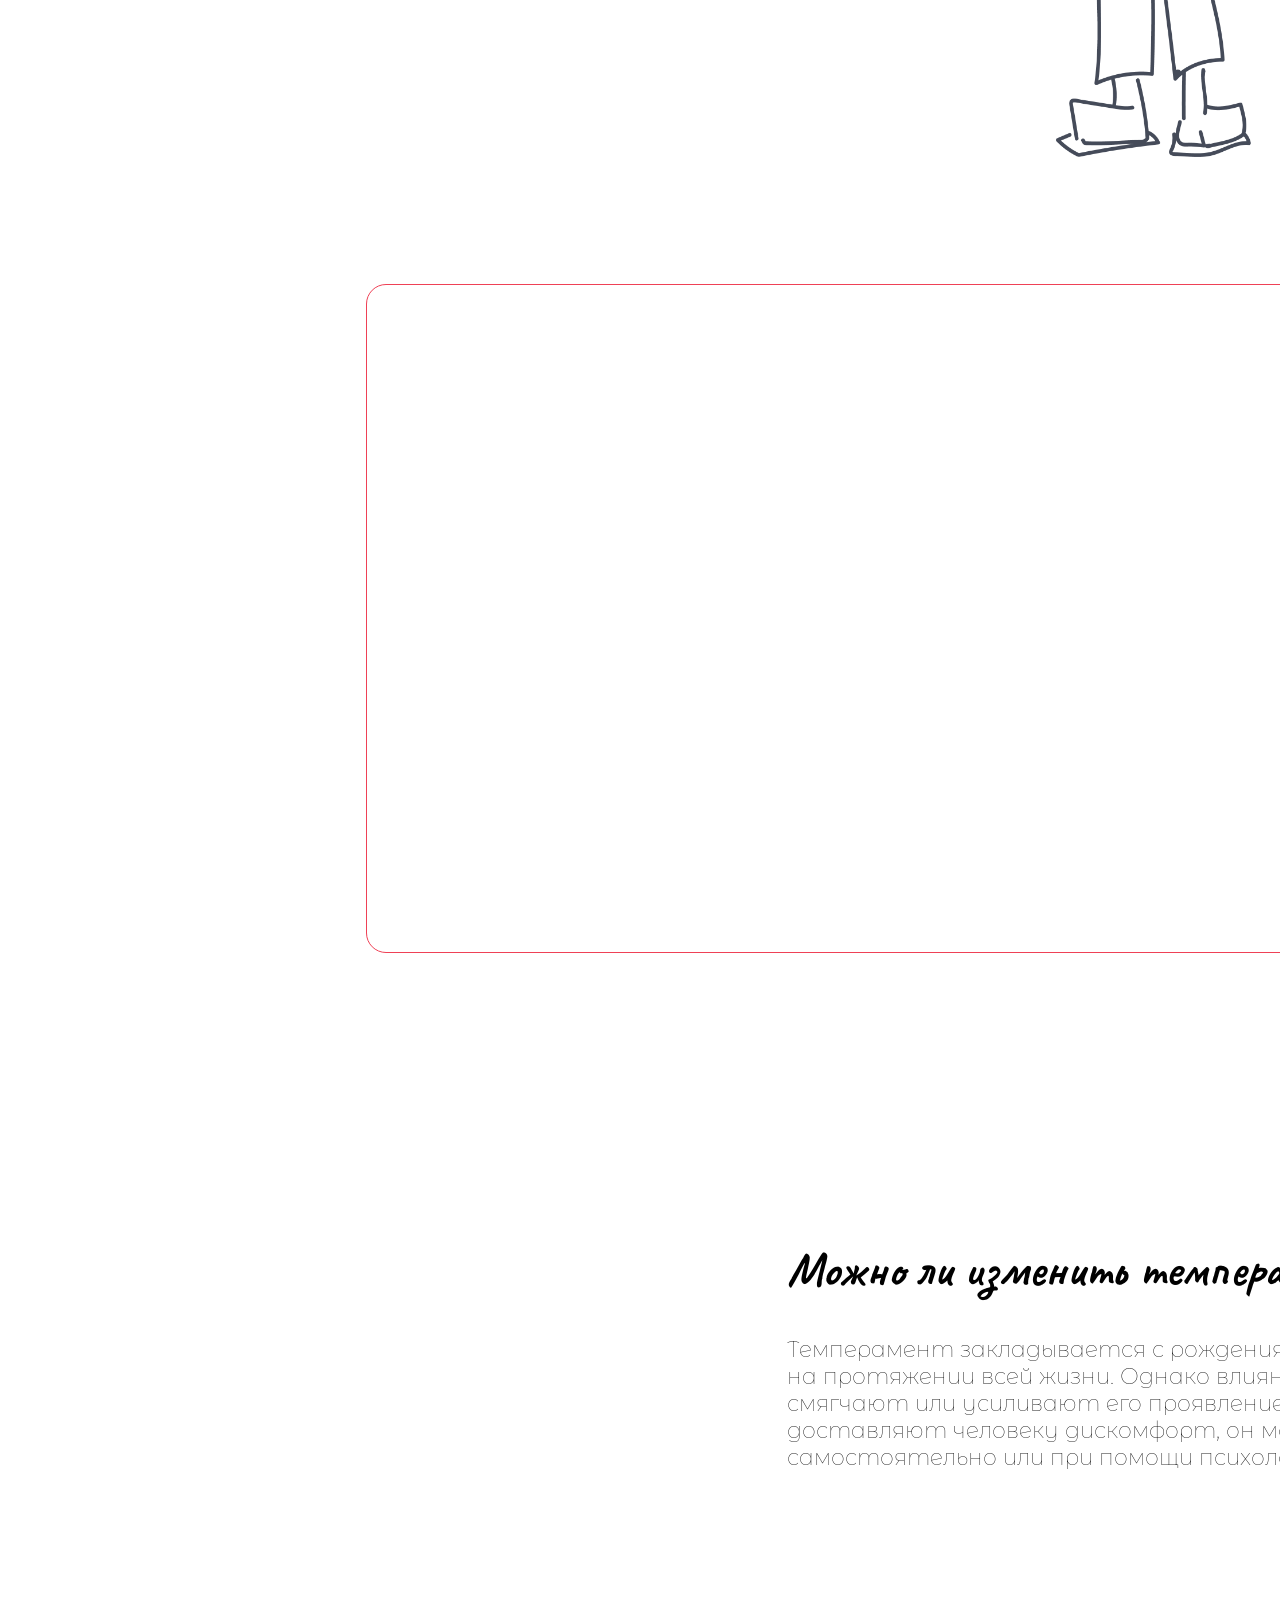
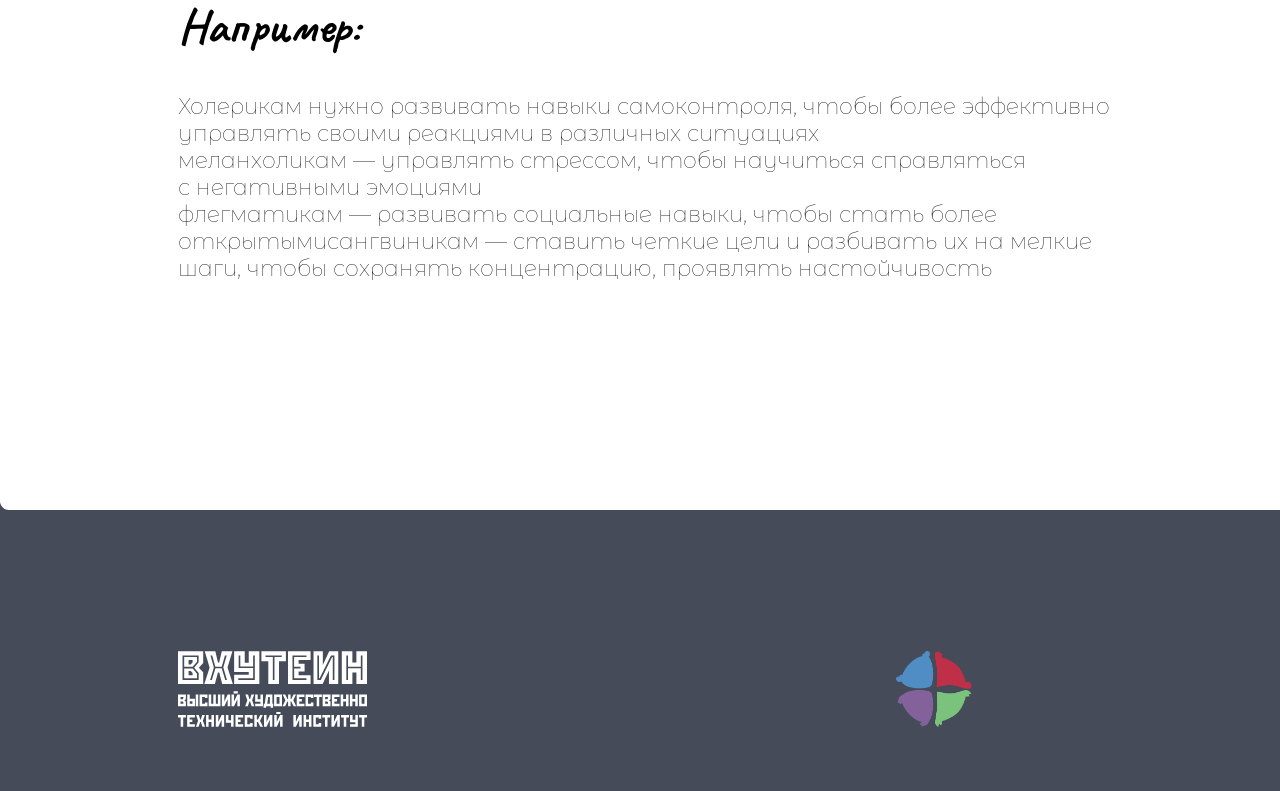
==== commit 3f23c84a: "fonts change" ====
--- a/index.html
+++ b/index.html
@@ -3,6 +3,9 @@
 <head>
 <meta charset="utf-8">
 <title>temperament</title>
+	<link href="https://fonts.googleapis.com/css2?family=Caveat:wght@700&display=swap" rel="stylesheet">
+<link href="https://fonts.googleapis.com/css2?family=Montserrat+Alternates:wght@400;700&display=swap" rel="stylesheet">
+	
 	<link rel="stylesheet" href="VkrStyle.css">
 	</head>
 <body style="background-color: #FFFFFF;">
--- a/VkrStyle.css
+++ b/VkrStyle.css
@@ -7,7 +7,7 @@
 }
 html {
   font-size: 40px;
-  font-family: "Caveat", "Montserrat";
+  font-family: "Caveat", 'Montserrat Alternates';
   scroll-behavior: smooth;
 }
 #vid {
@@ -312,7 +312,7 @@
 	left: 1135px;
 	letter-spacing: normal;
 	z-index: 3;
-	font-weight: -200;
+	font-weight: 700;
 	line-height: 27px;
 }
 h5
@@ -338,7 +338,7 @@
 	left: 178px;
 	letter-spacing: normal;
 	z-index: 3;
-	font-weight: -200;
+	font-weight: 700;
 	line-height: 27px;
 }
 h7
@@ -364,7 +364,7 @@
 	left: 1095px;
 	letter-spacing: normal;
 	z-index: 3;
-	font-weight: -200;
+	font-weight: 700;
 	line-height: 27px;
 }
 h9
@@ -390,7 +390,7 @@
 	left: 178px;
 	letter-spacing: normal;
 	z-index: 3;
-	font-weight: -200;
+	font-weight: 700;
 	line-height: 27px;
 }
 h11
@@ -416,7 +416,7 @@
 	left: 787px;
 	letter-spacing: normal;
 	z-index: 3;
-	font-weight: -200;
+	font-weight: 700;
 	line-height: 27px;
 }
 h13
@@ -442,7 +442,7 @@
 	left: 178px;
 	letter-spacing: normal;
 	z-index: 3;
-	font-weight: -200;
+	font-weight: 700;
 	line-height: 27px;
 }
 h15
@@ -468,7 +468,7 @@
 	left: 1580px;
 	letter-spacing: normal;
 	z-index: 3;
-	font-weight: -200;
+	font-weight: 700;
 	line-height: 27px;
 }
 h17
@@ -481,7 +481,7 @@
 	left: 797px;
 	letter-spacing: normal;
 	z-index: 3;
-	font-weight: -200;
+	font-weight: 700;
 	line-height: 27px;
 	opacity: 0;
 }
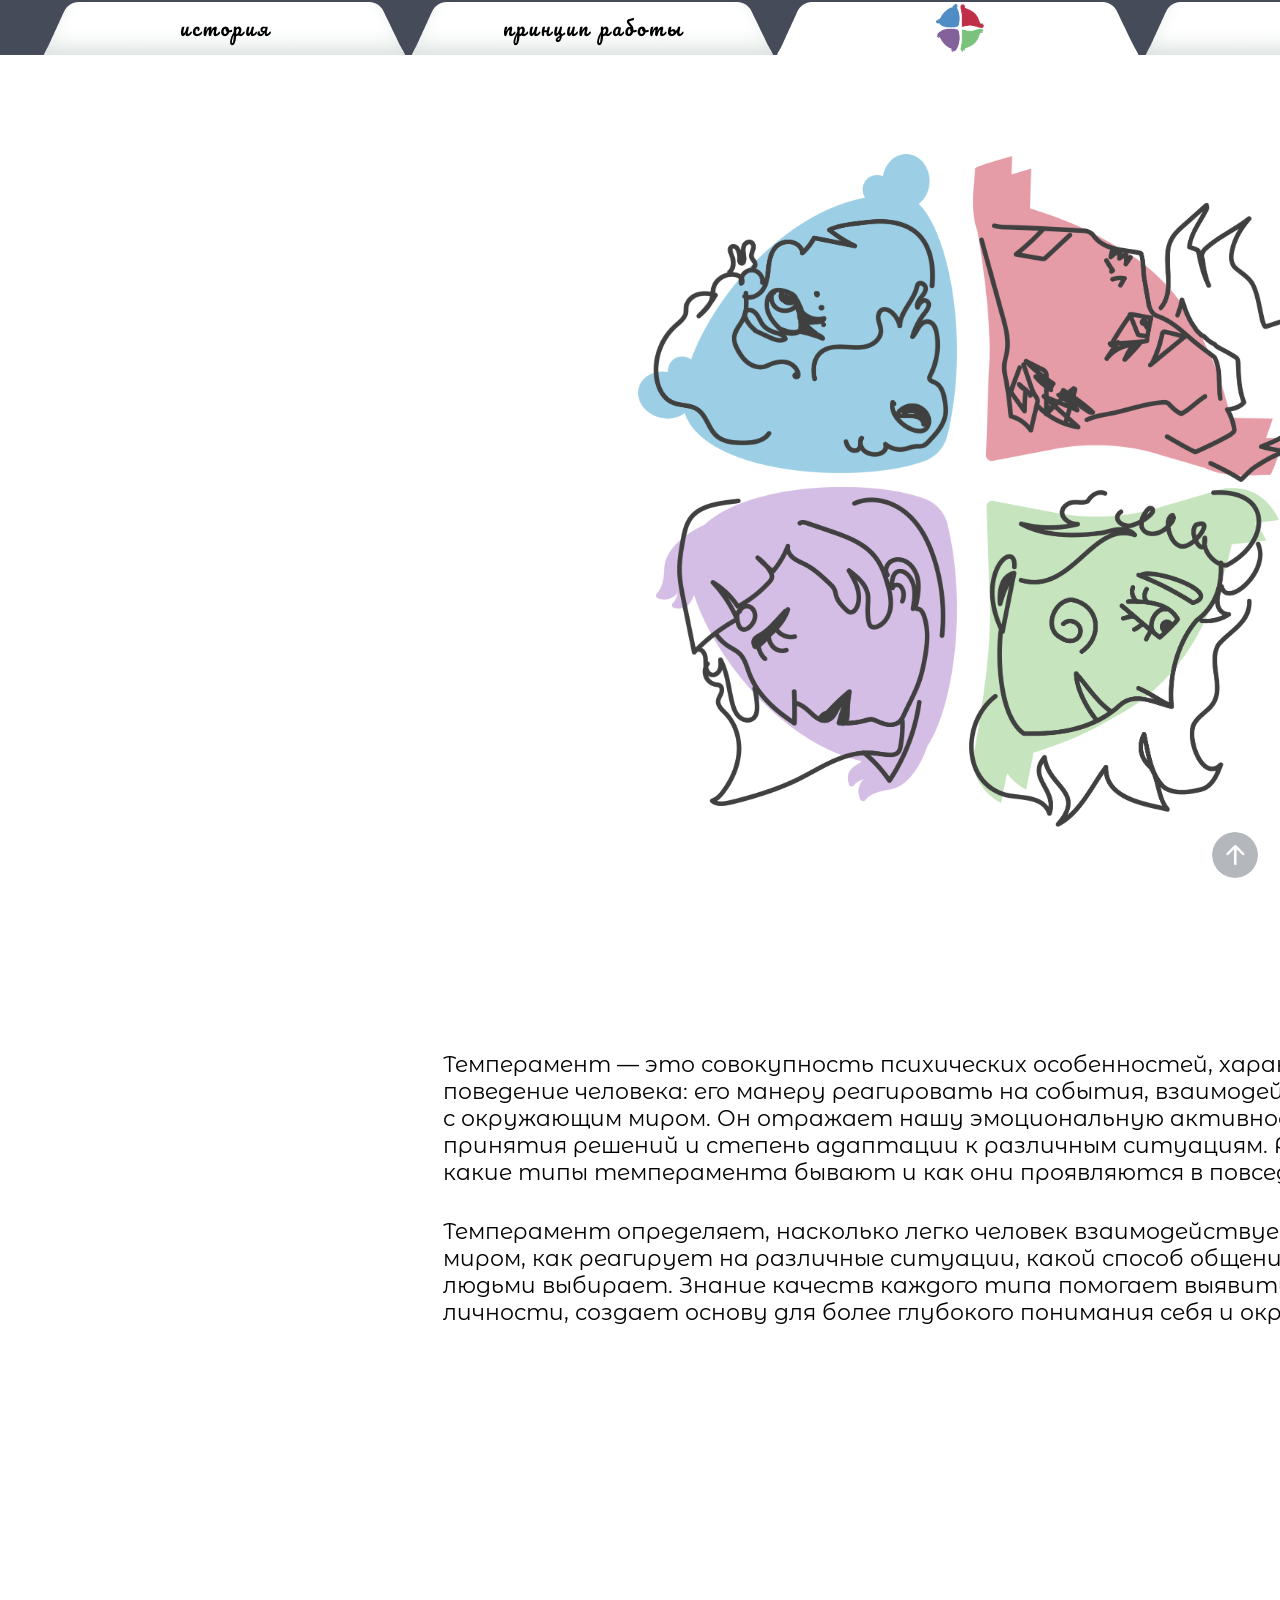
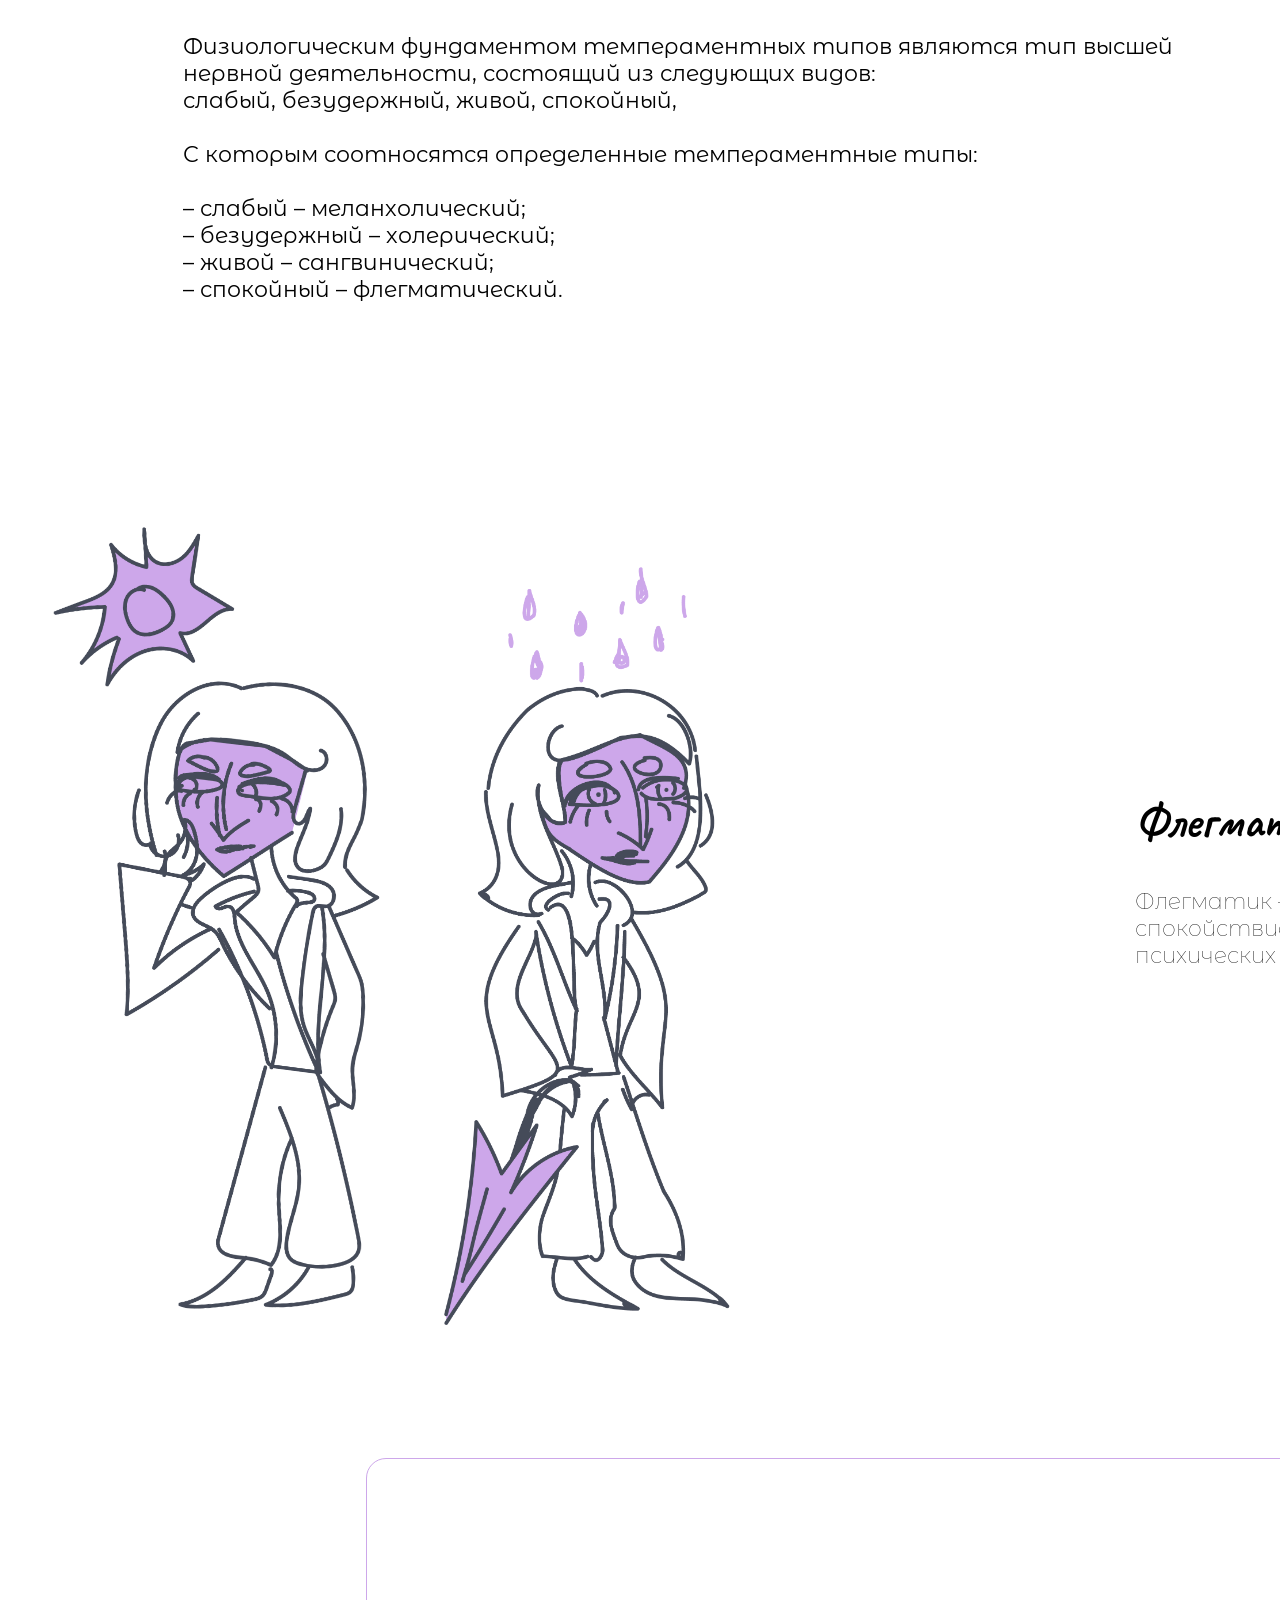
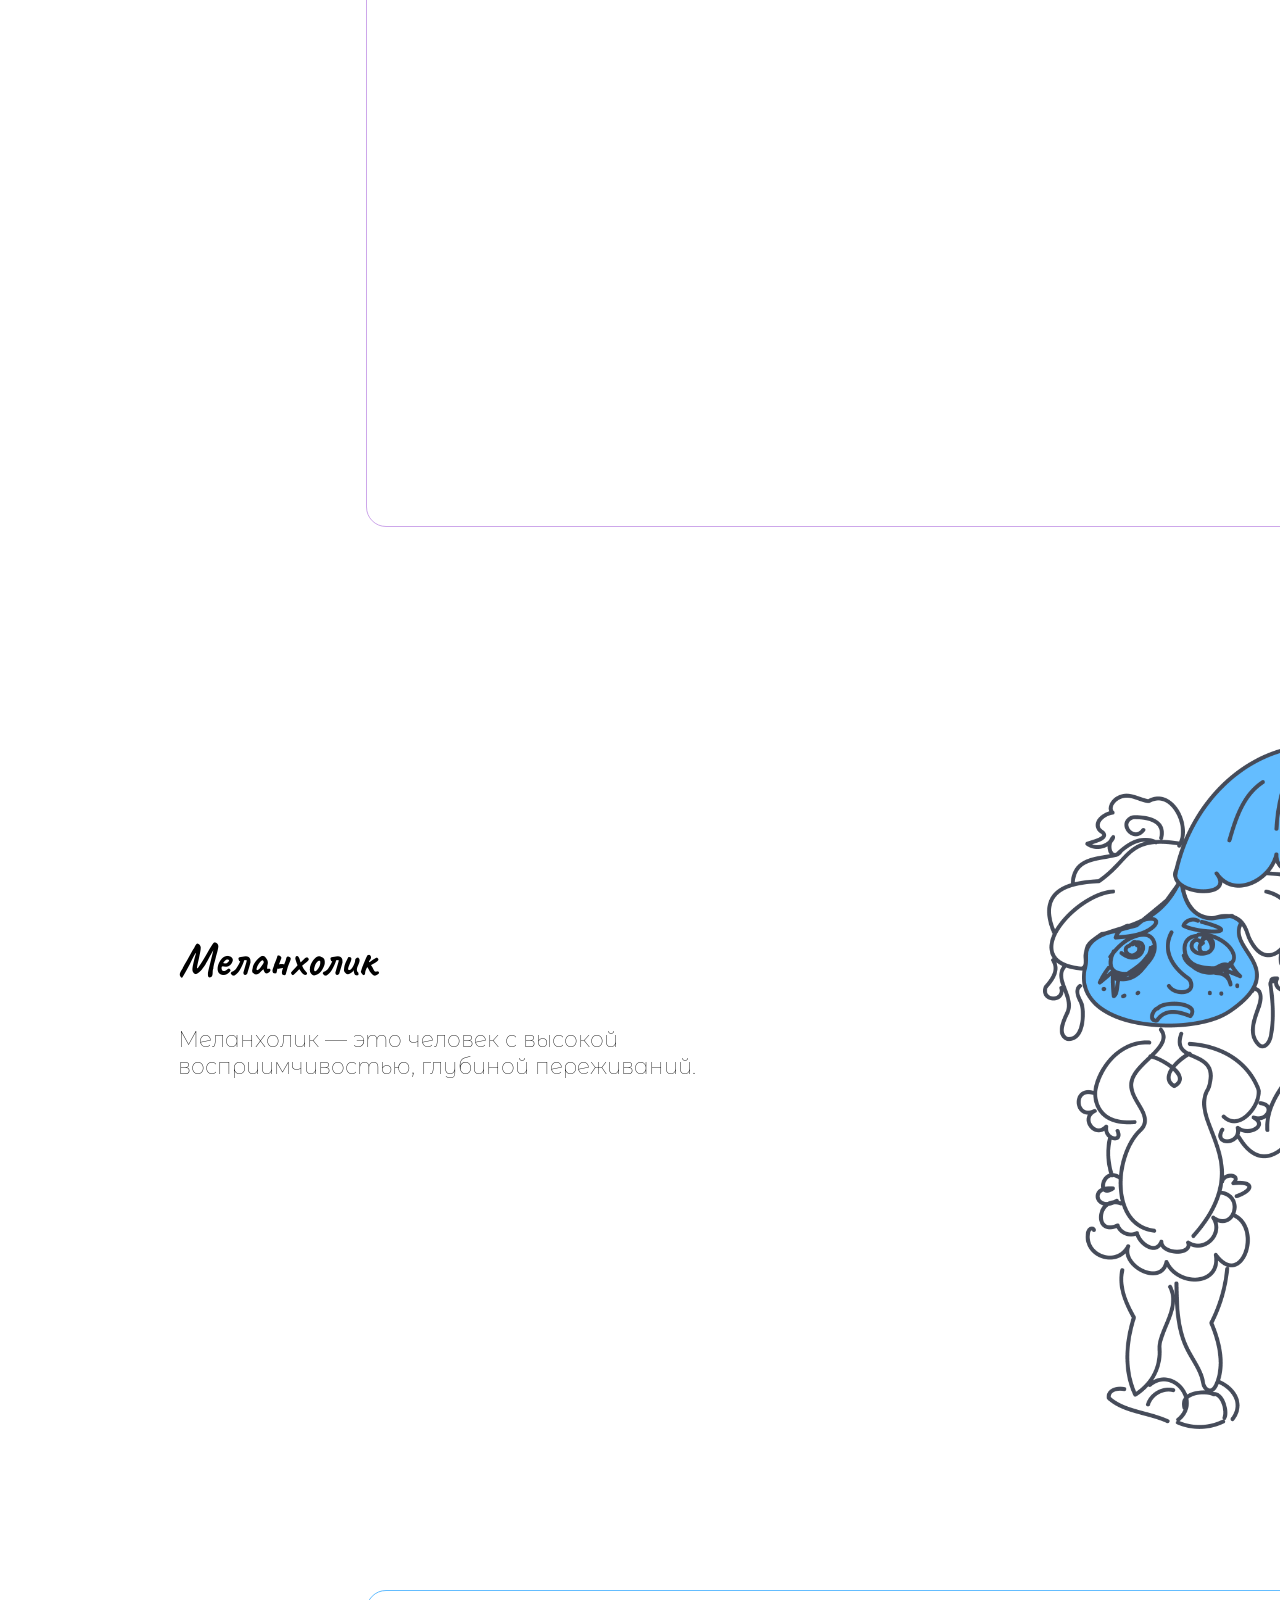
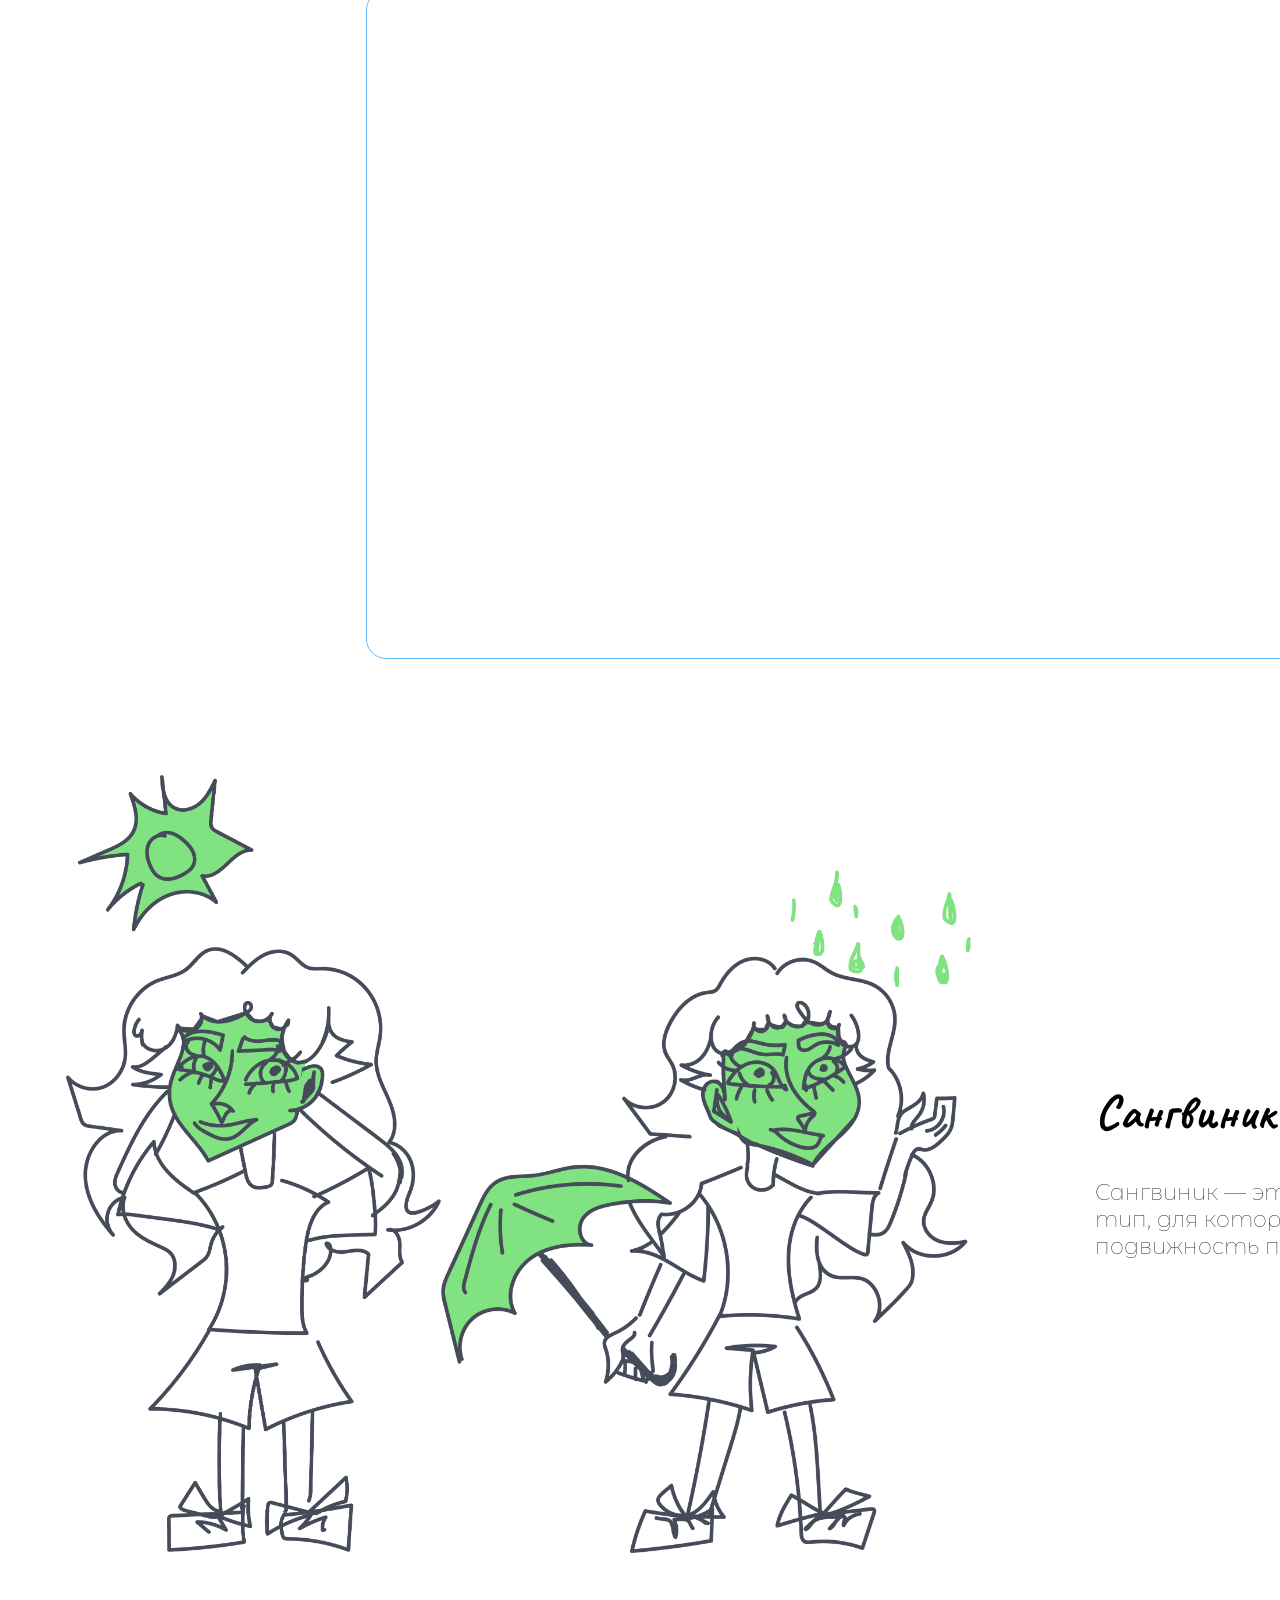
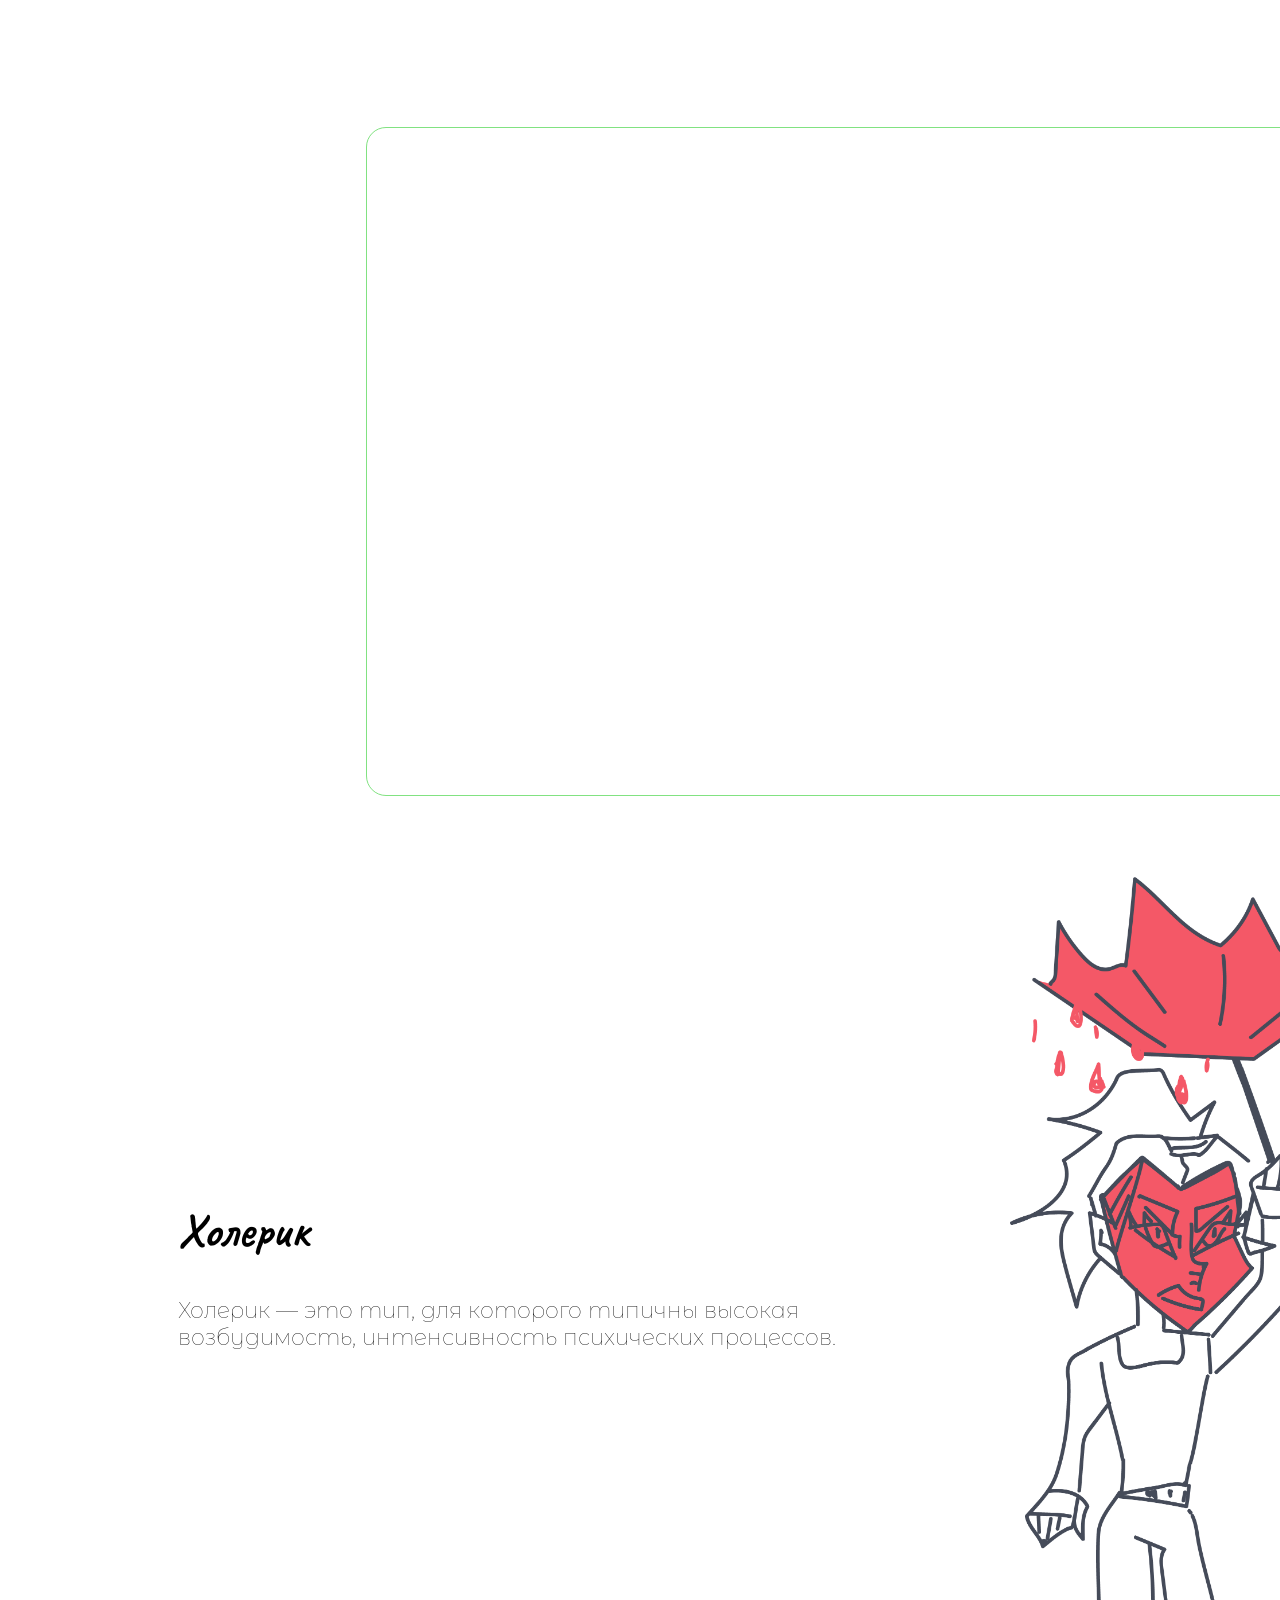
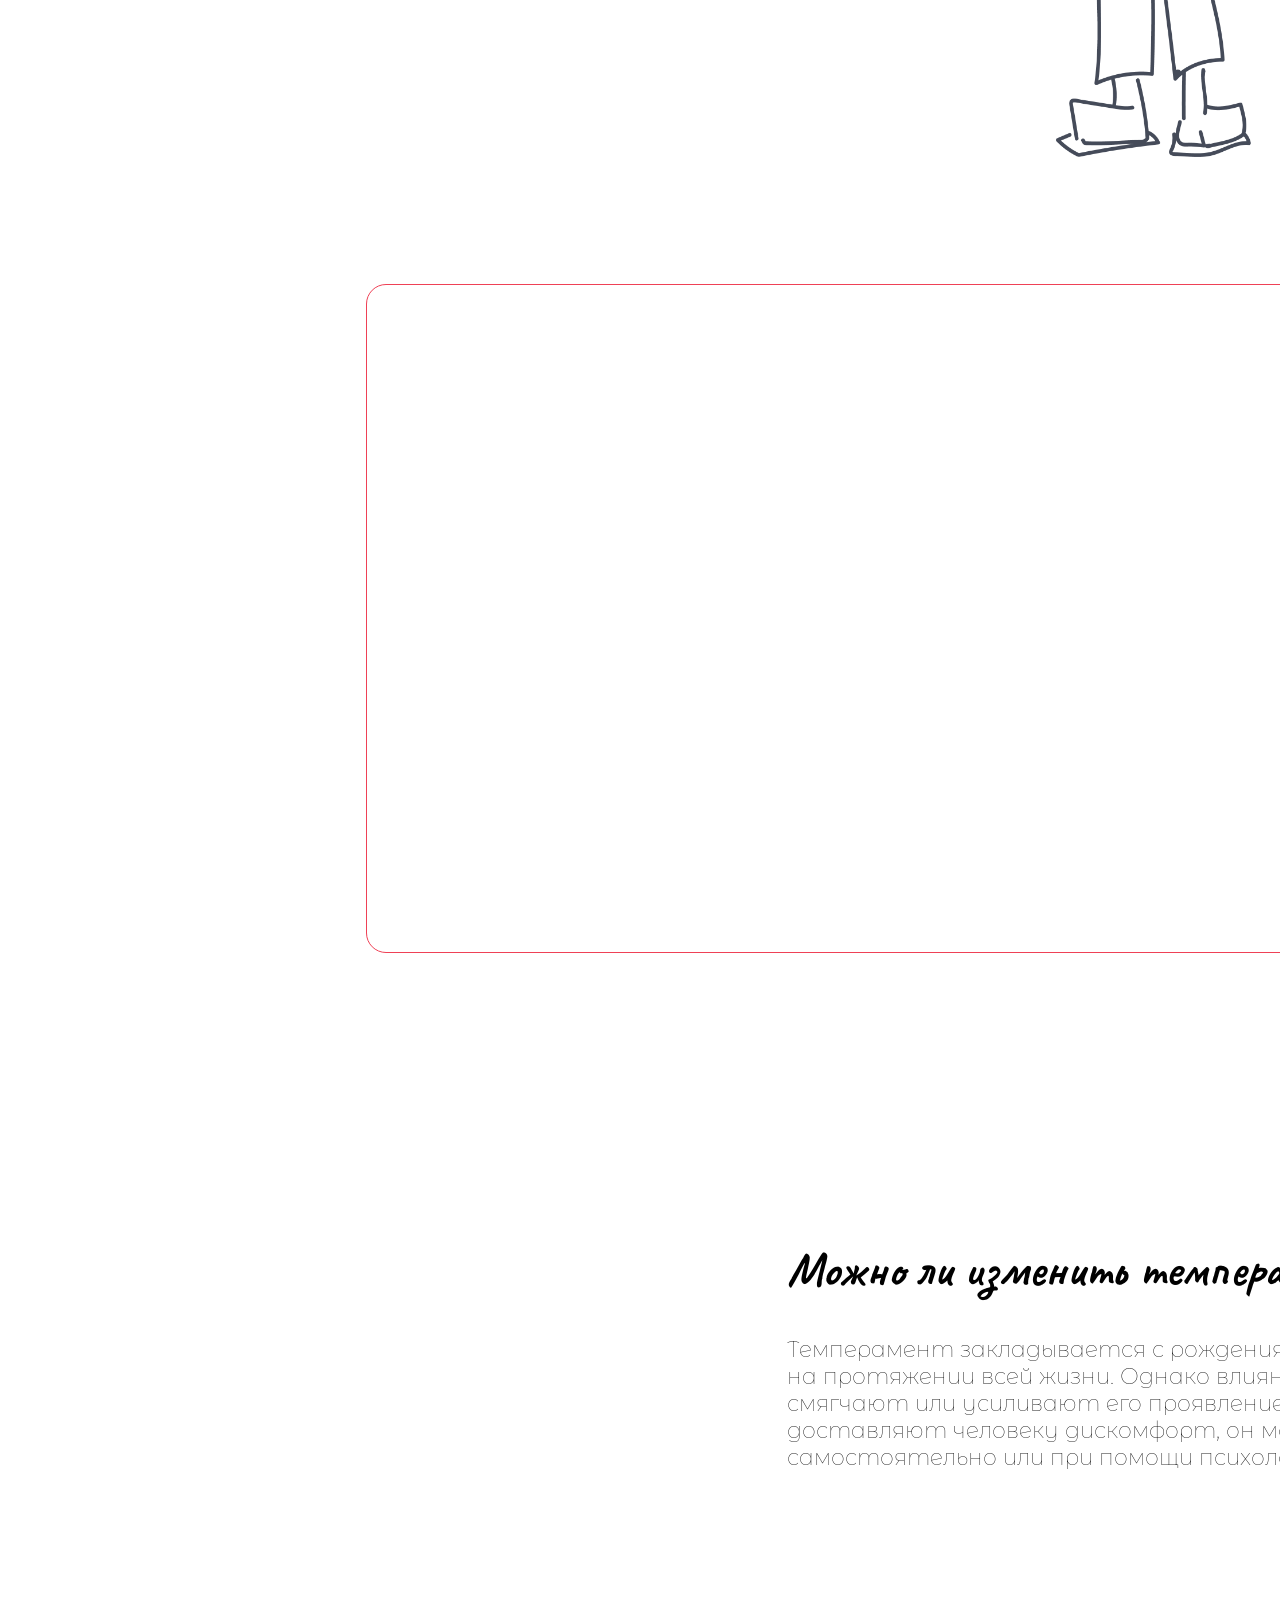
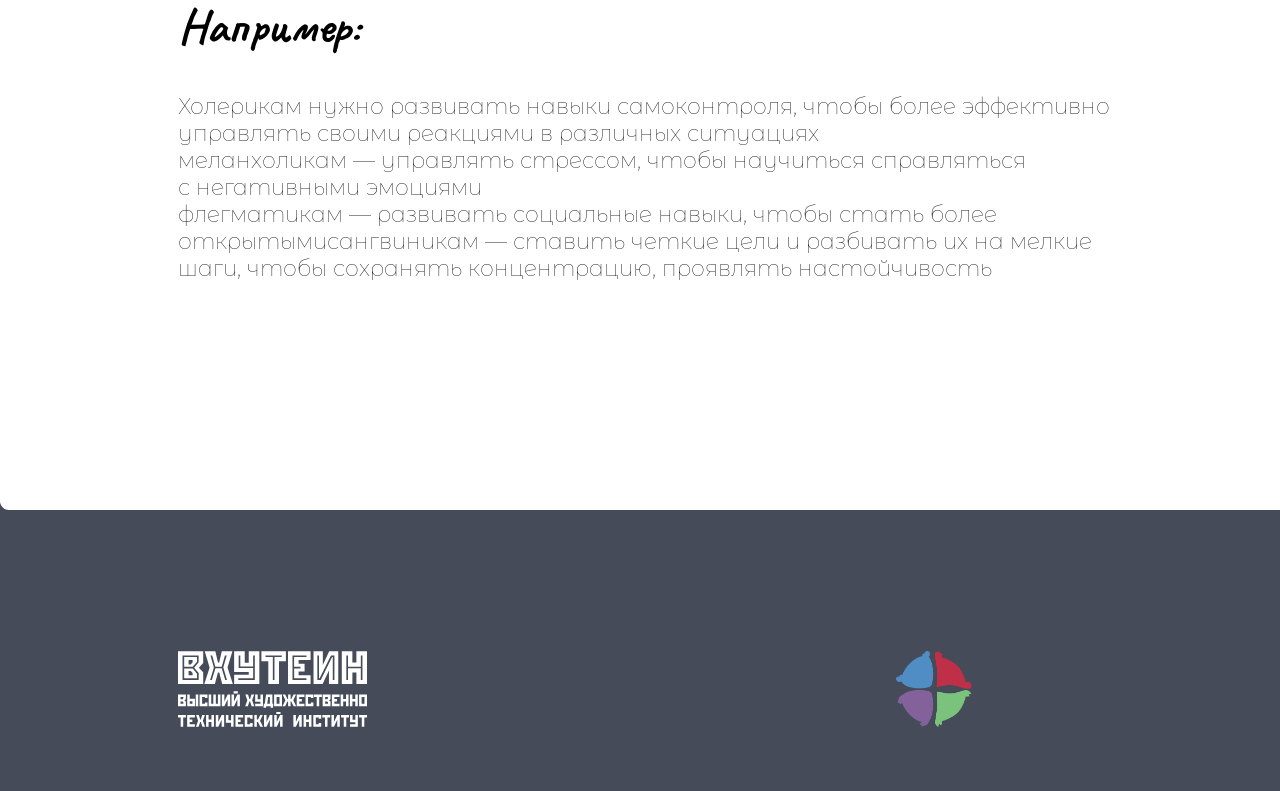
==== commit ad30218e: "pravki1" ====
--- a/index.html
+++ b/index.html
@@ -4,7 +4,7 @@
 <meta charset="utf-8">
 <title>temperament</title>
 	<link href="https://fonts.googleapis.com/css2?family=Caveat:wght@700&display=swap" rel="stylesheet">
-<link href="https://fonts.googleapis.com/css2?family=Montserrat+Alternates:wght@400;700&display=swap" rel="stylesheet">
+<link href="https://fonts.googleapis.com/css2?family=Montserrat+Alternates:wght@400;500;600;700;800;900&display=swap" rel="stylesheet">
 	
 	<link rel="stylesheet" href="VkrStyle.css">
 	</head>
@@ -49,8 +49,8 @@
 <img src="./Images/меланхолик сер2.png" id="imgFoto23" alt="Zoom" class="zoom-image2">
 <img src="./Images/сангвиник сер1.png" id="imgFoto24" alt="Zoom" class="zoom-image2">
 <img src="./Images/сангвиник сер2.png" id="imgFoto25" alt="Zoom" class="zoom-image2">
-<img src="./Images/холерик сер1.png" id="imgFoto26" alt="Zoom" class="zoom-image2">
-<img src="./Images/холерик сер2.png" id="imgFoto27" alt="Zoom" class="zoom-image2">
+<img src="./Images/холерик светлый1.png" id="imgFoto26" alt="Zoom" class="zoom-image2">
+<img src="./Images/холерик светлый2.png" id="imgFoto27" alt="Zoom" class="zoom-image2">
 	<pre align="left"><h1>Темперамент — это совокупность психических особенностей, характеризующих
 поведение человека: его манеру реагировать на события, взаимодействовать 
 с окружающим миром. Он отражает нашу эмоциональную активность, скорость
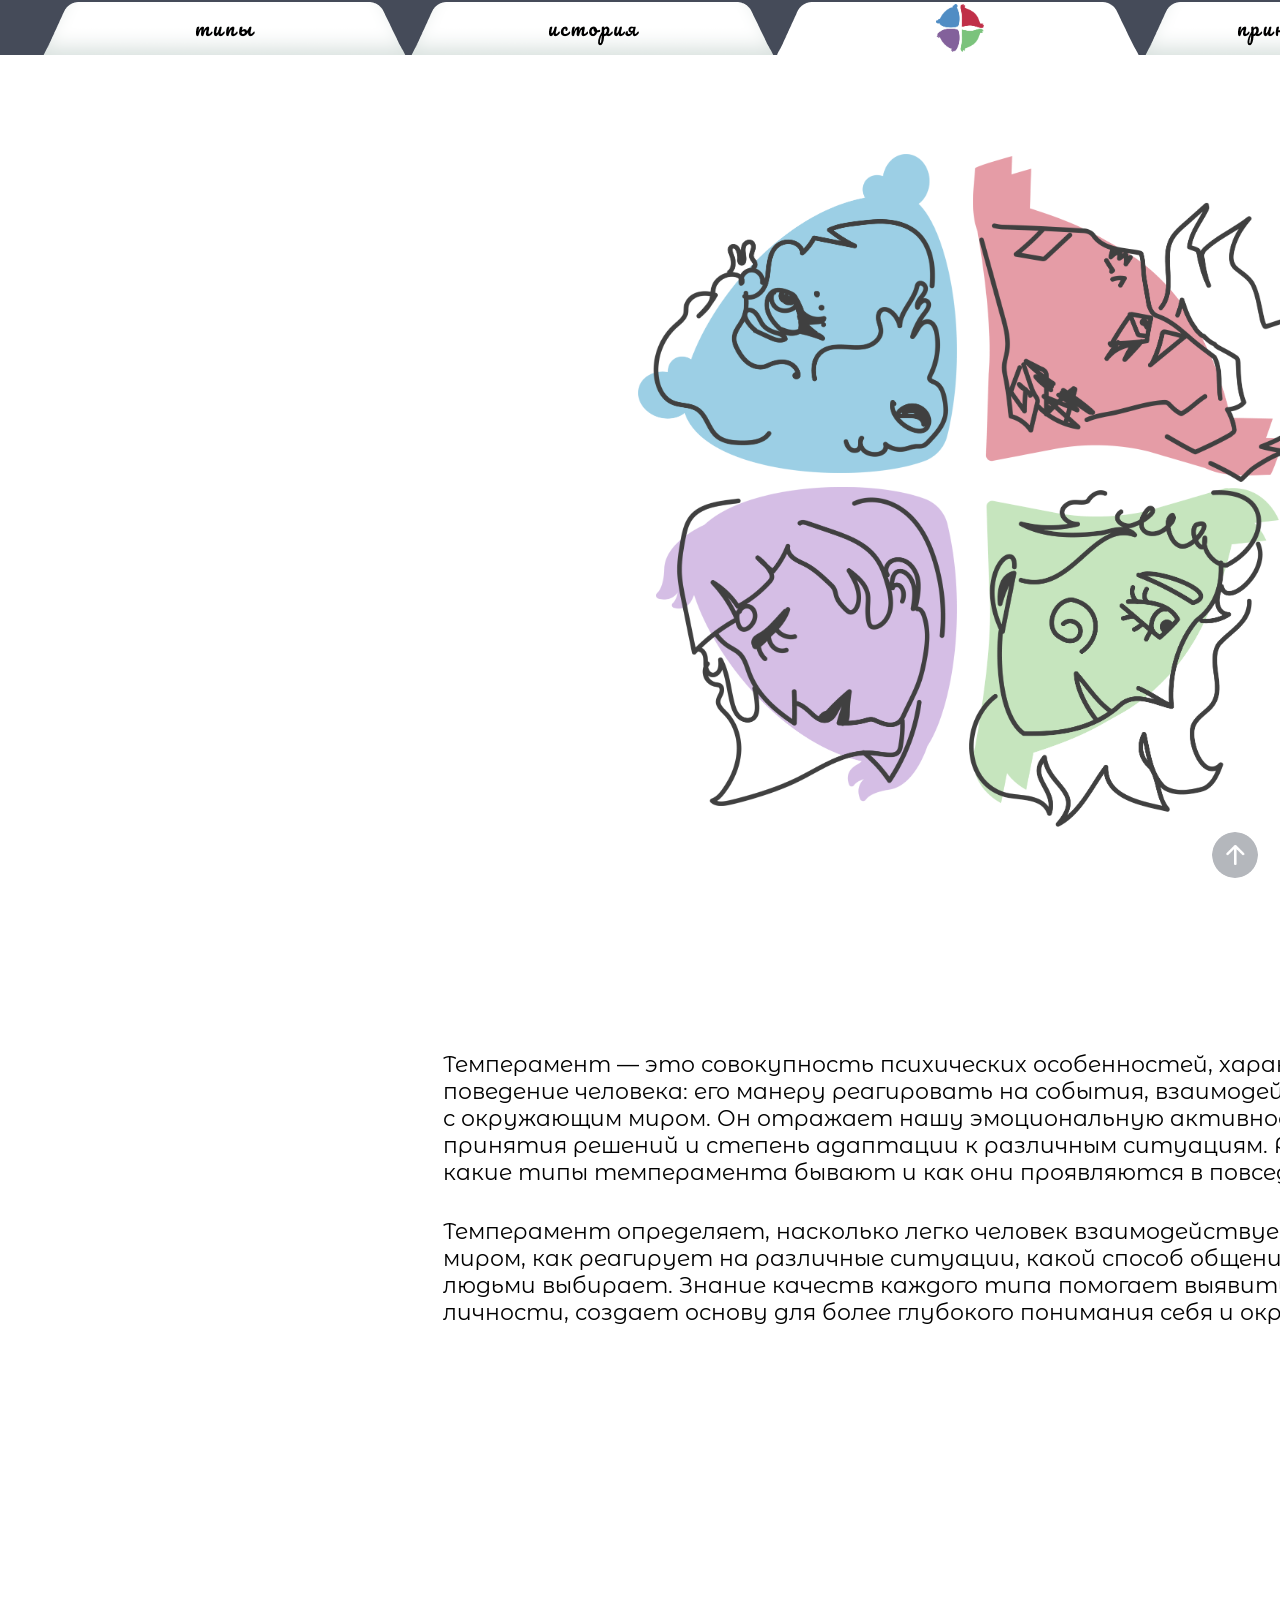
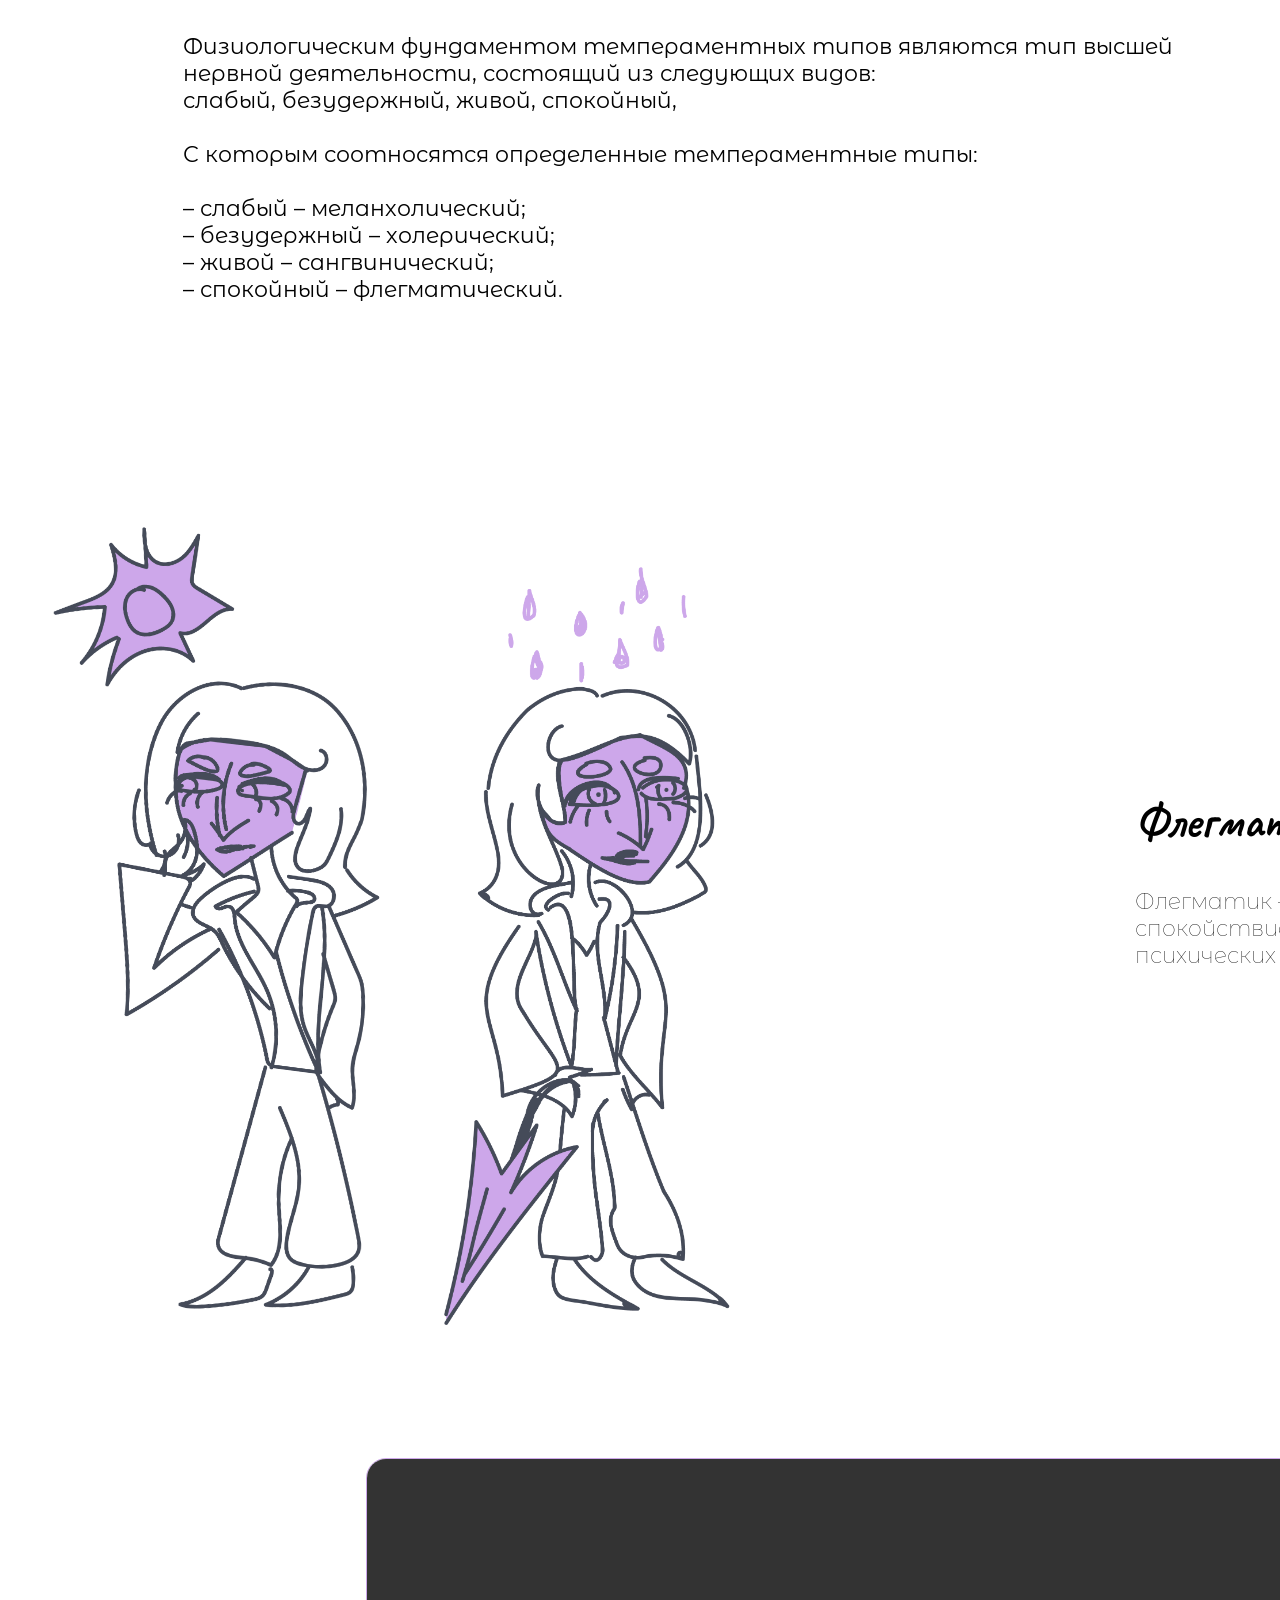
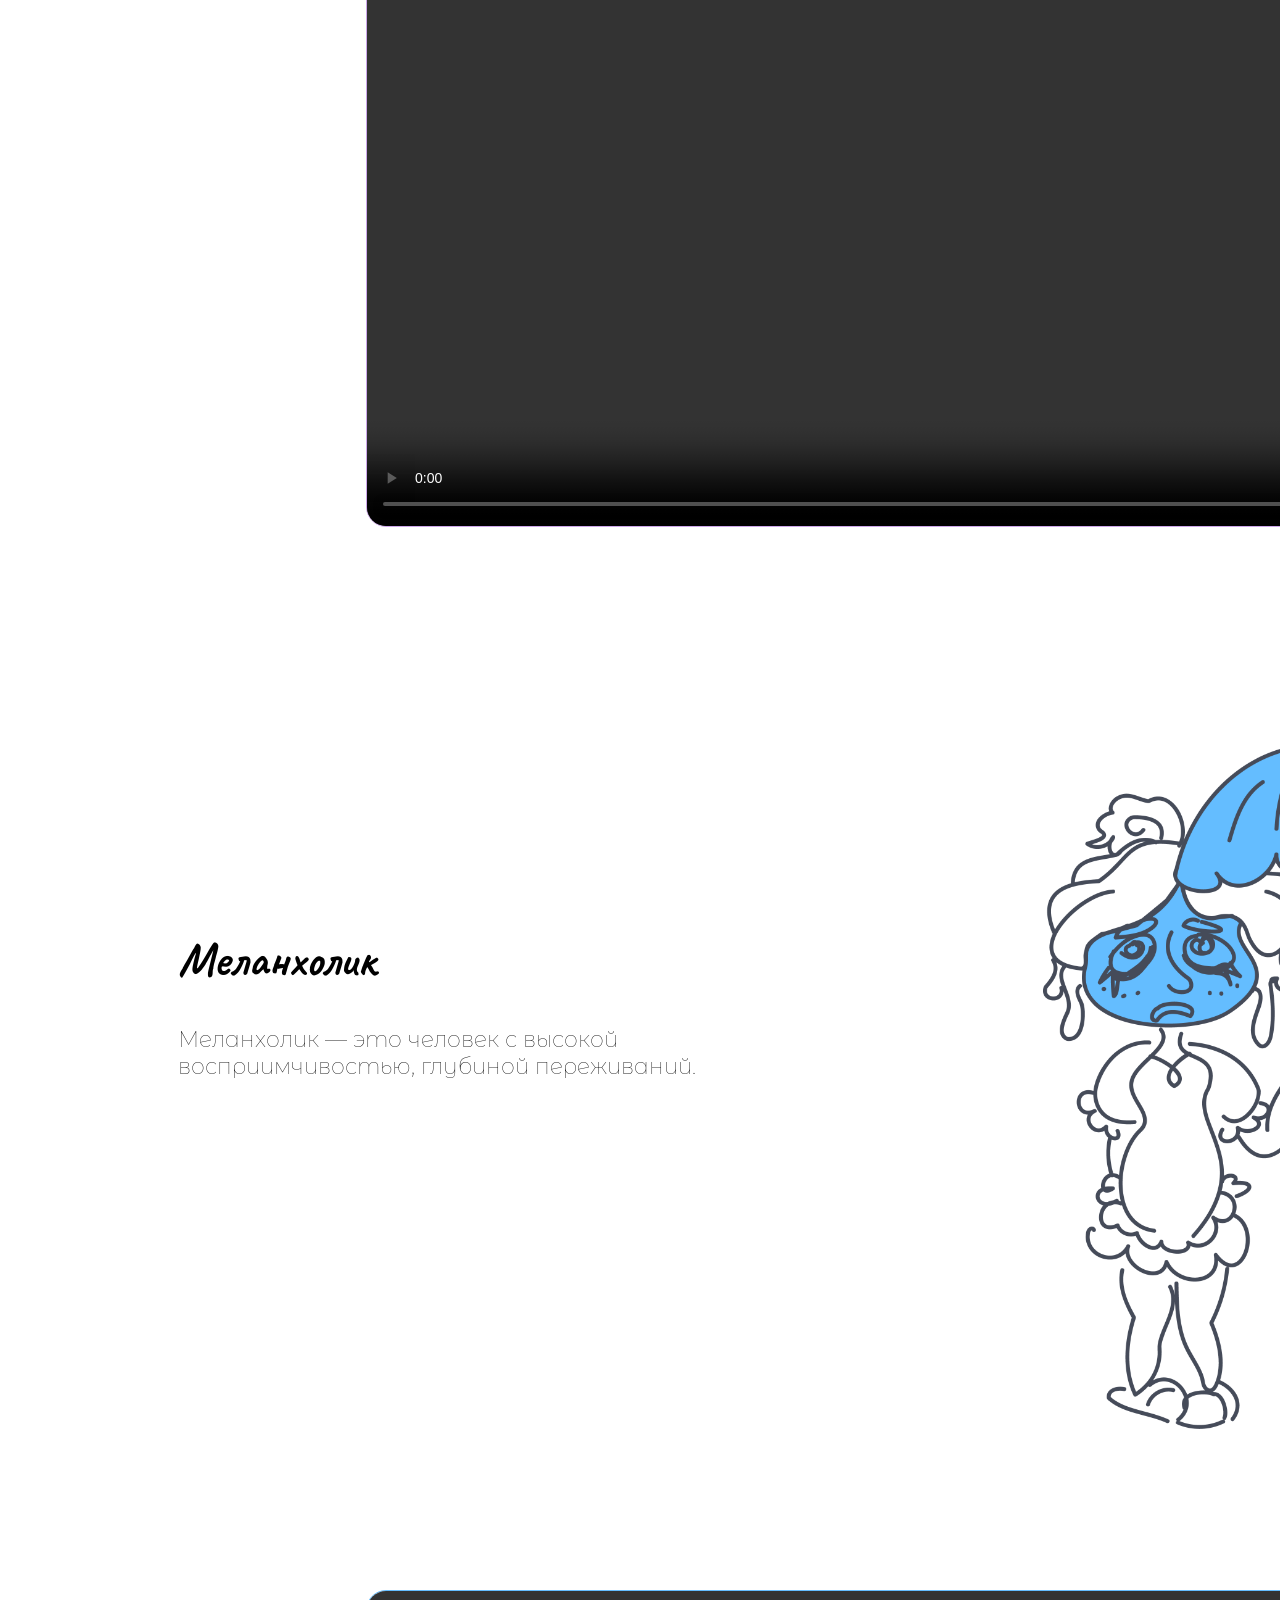
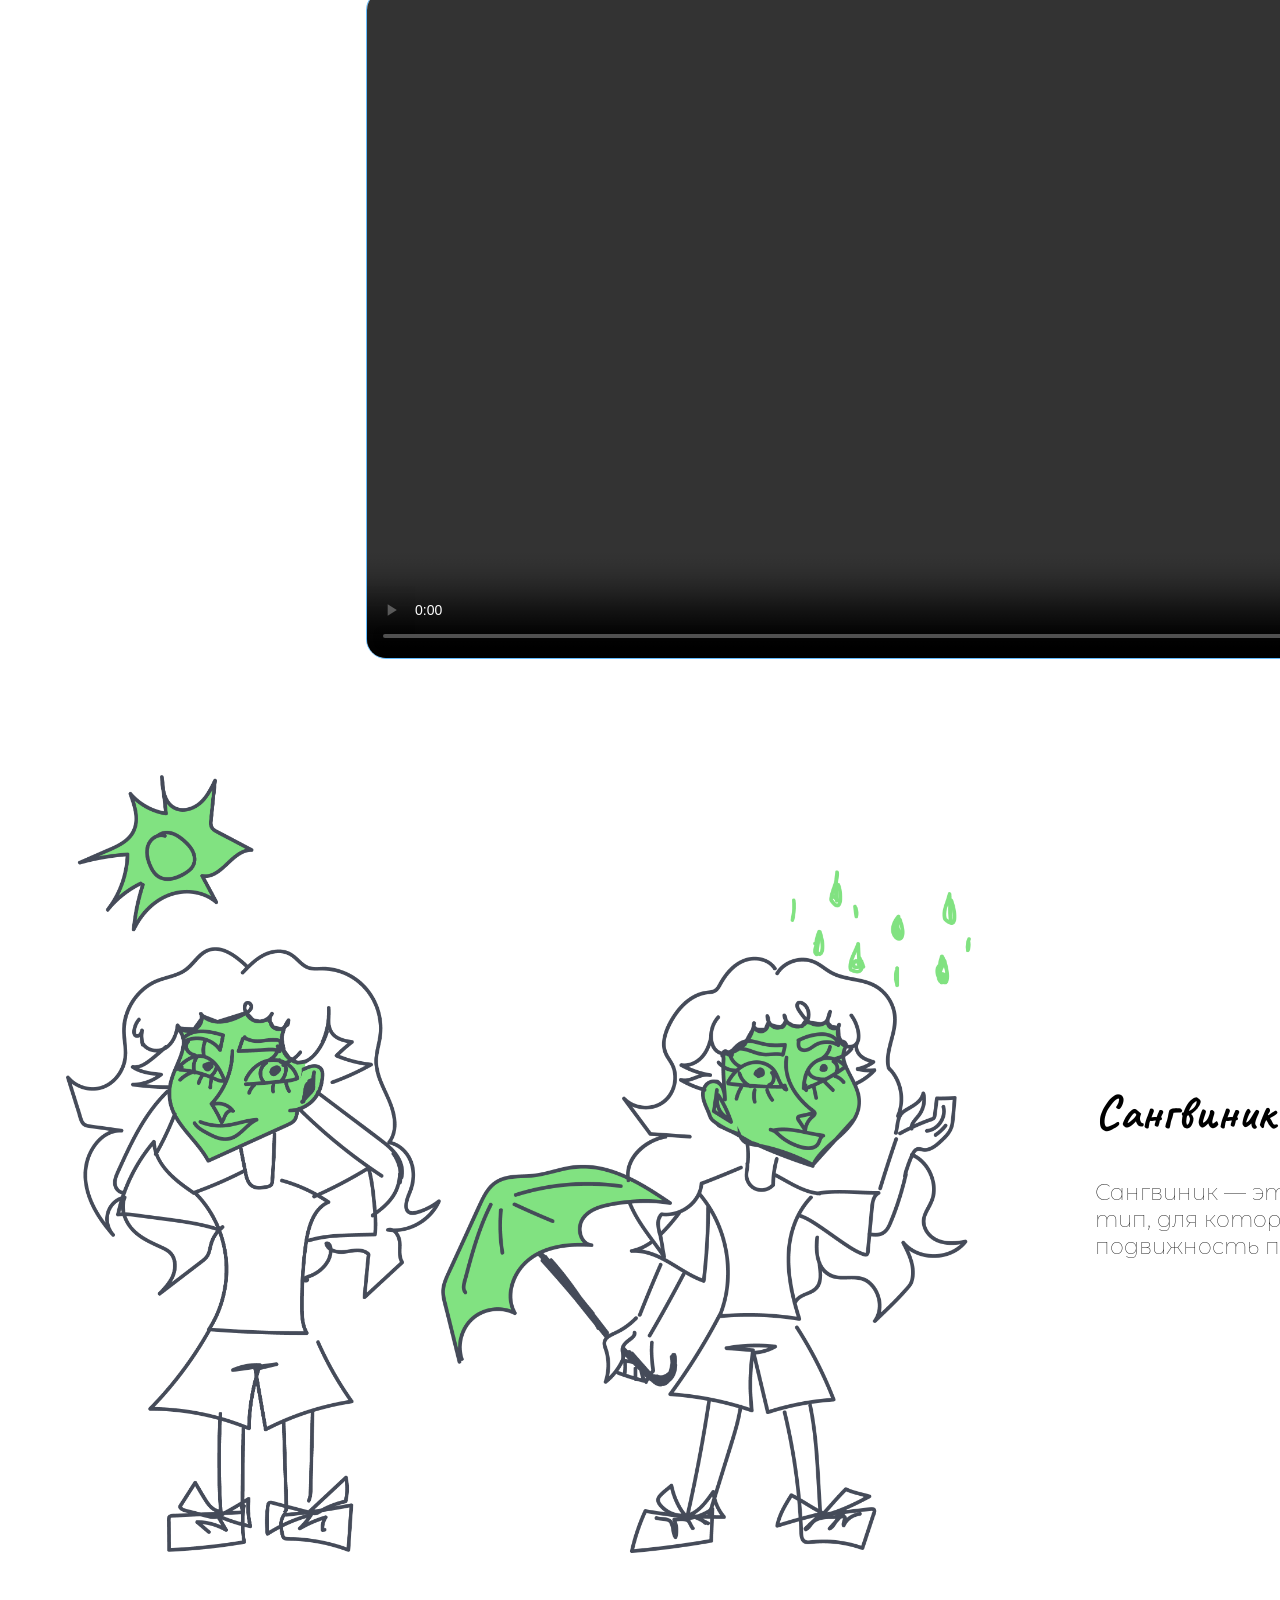
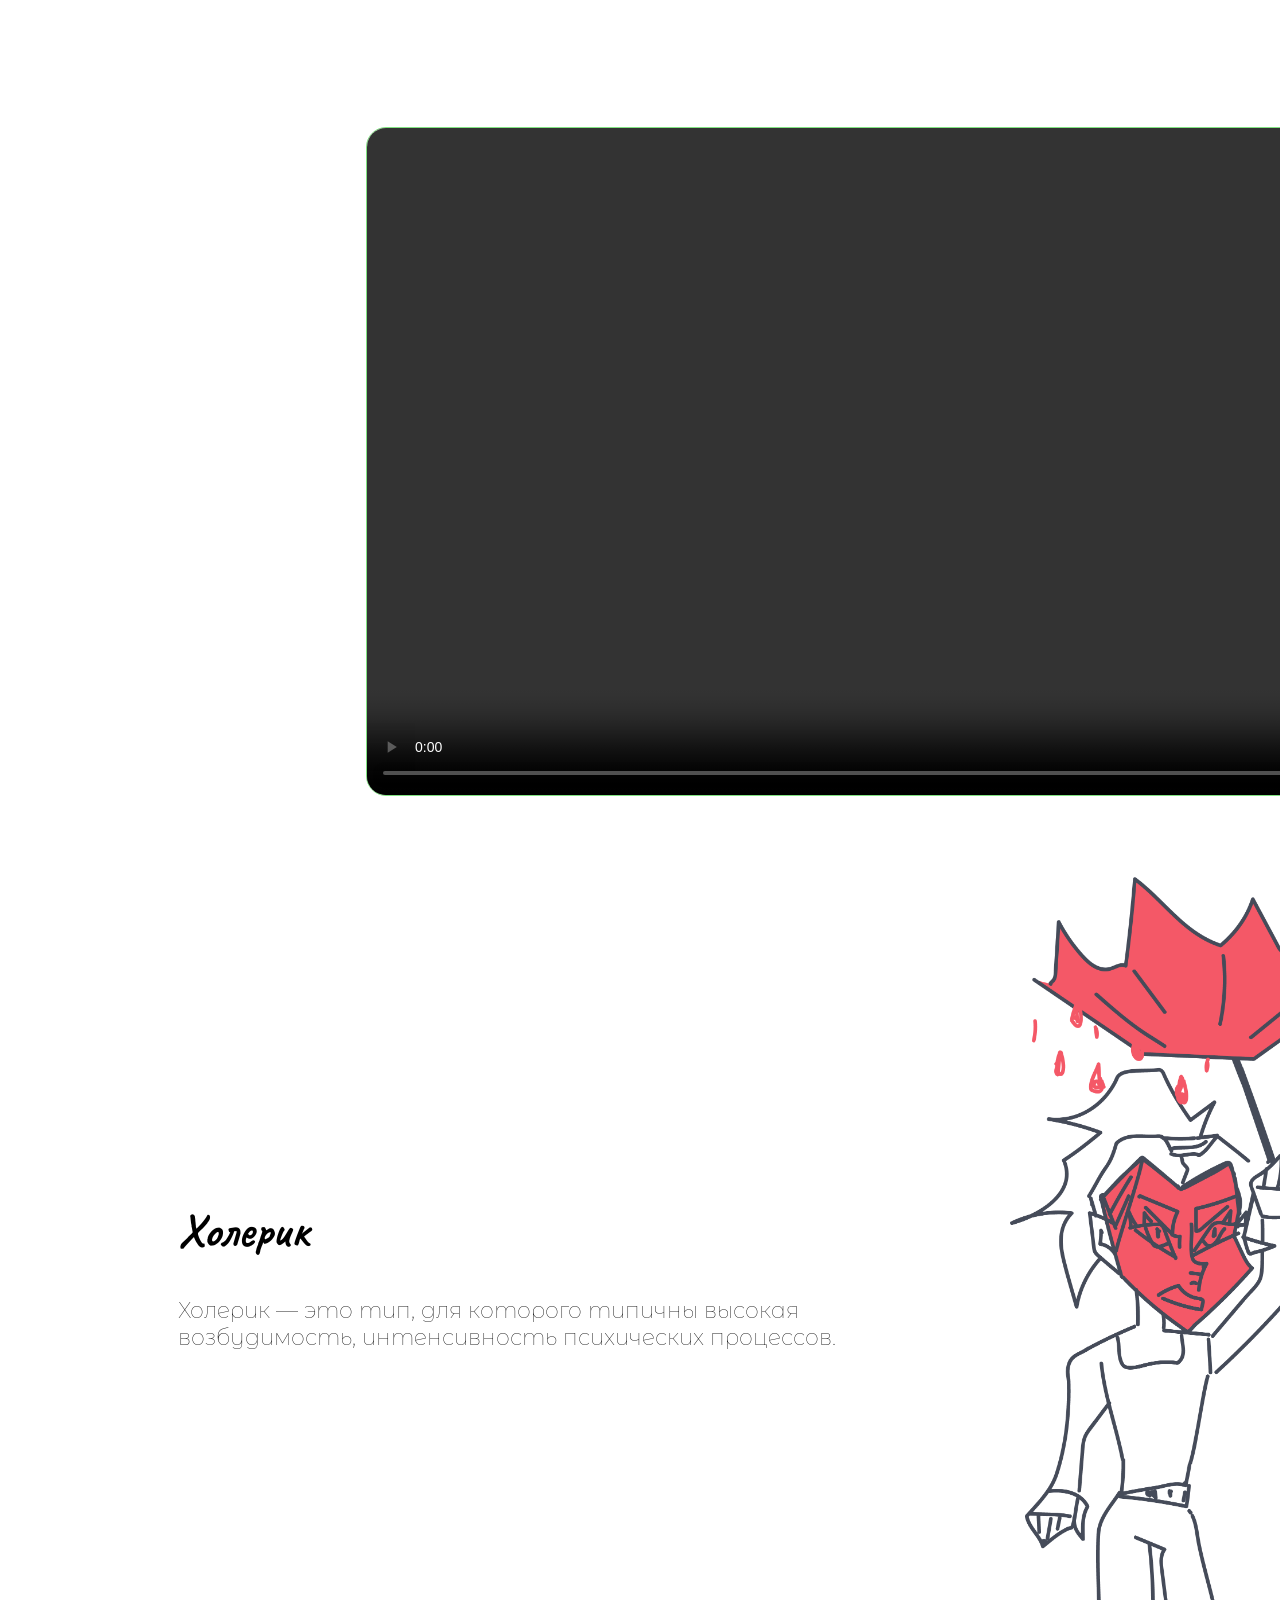
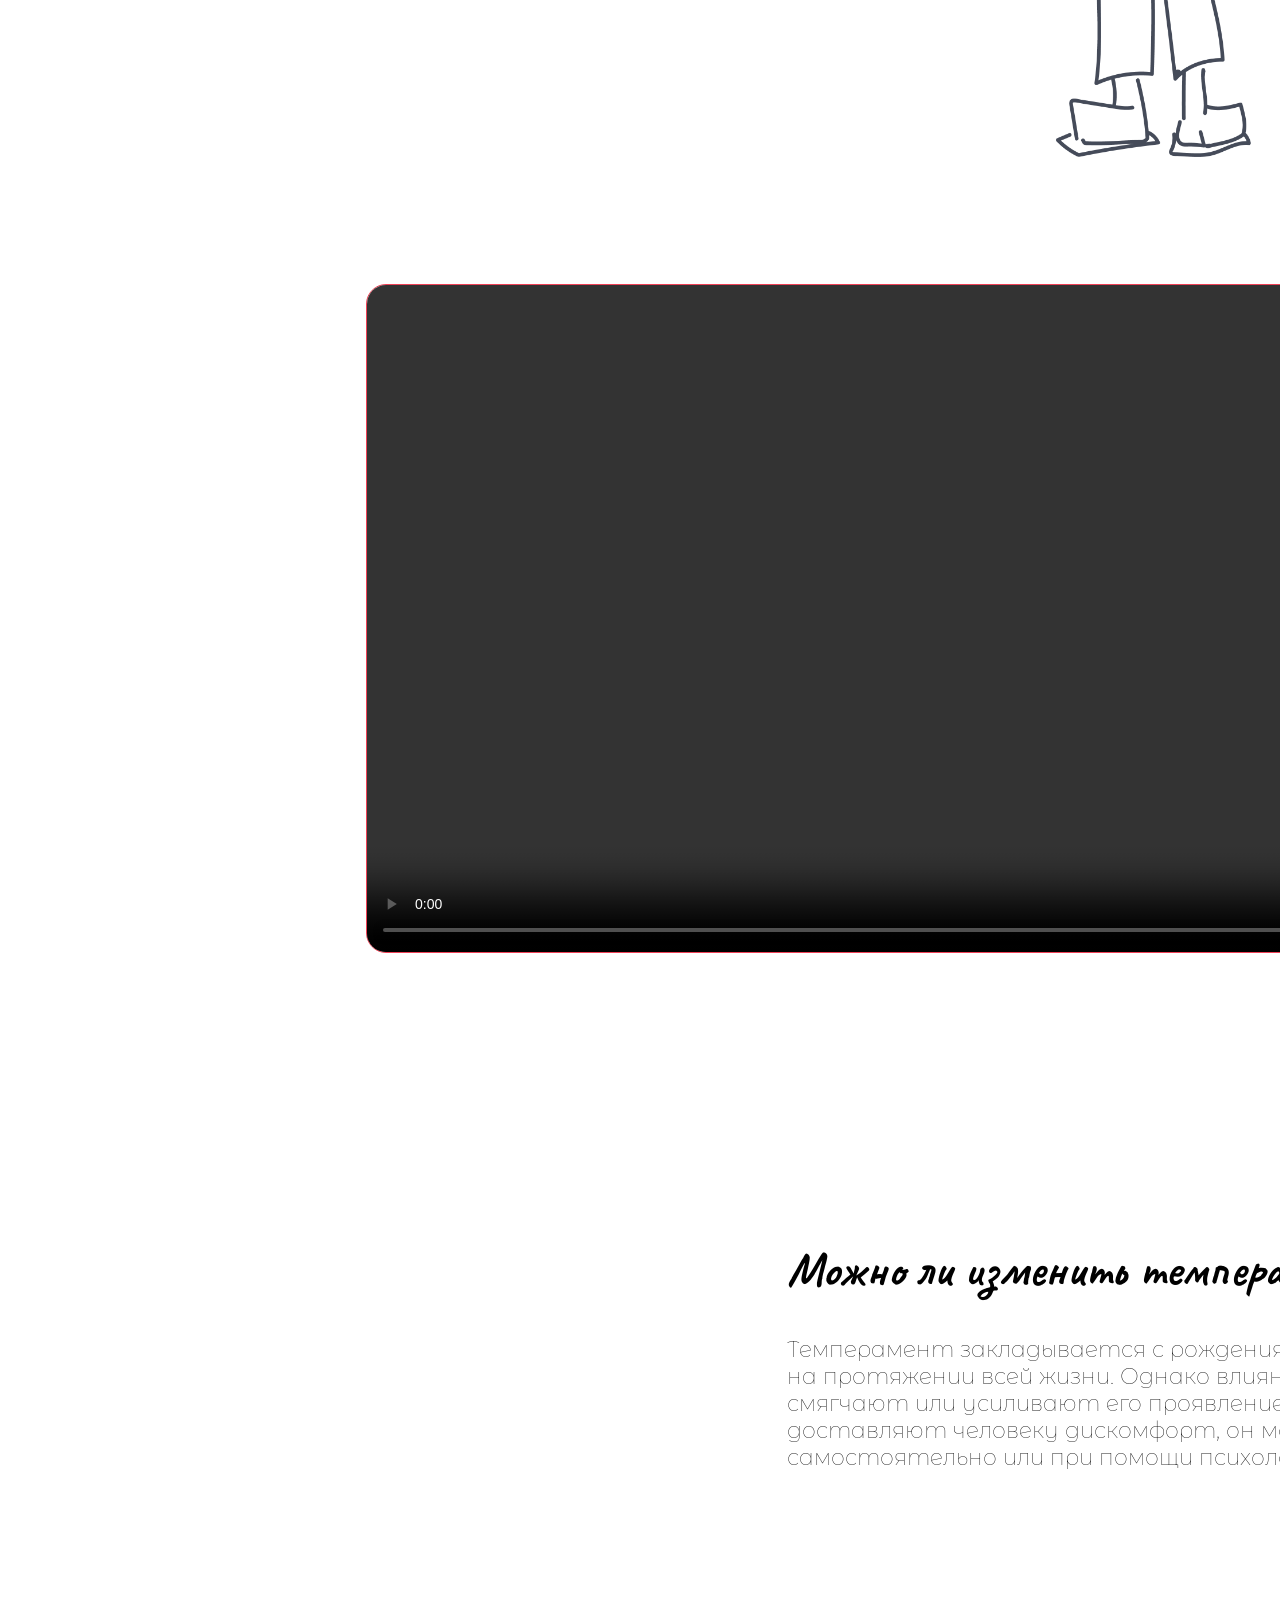
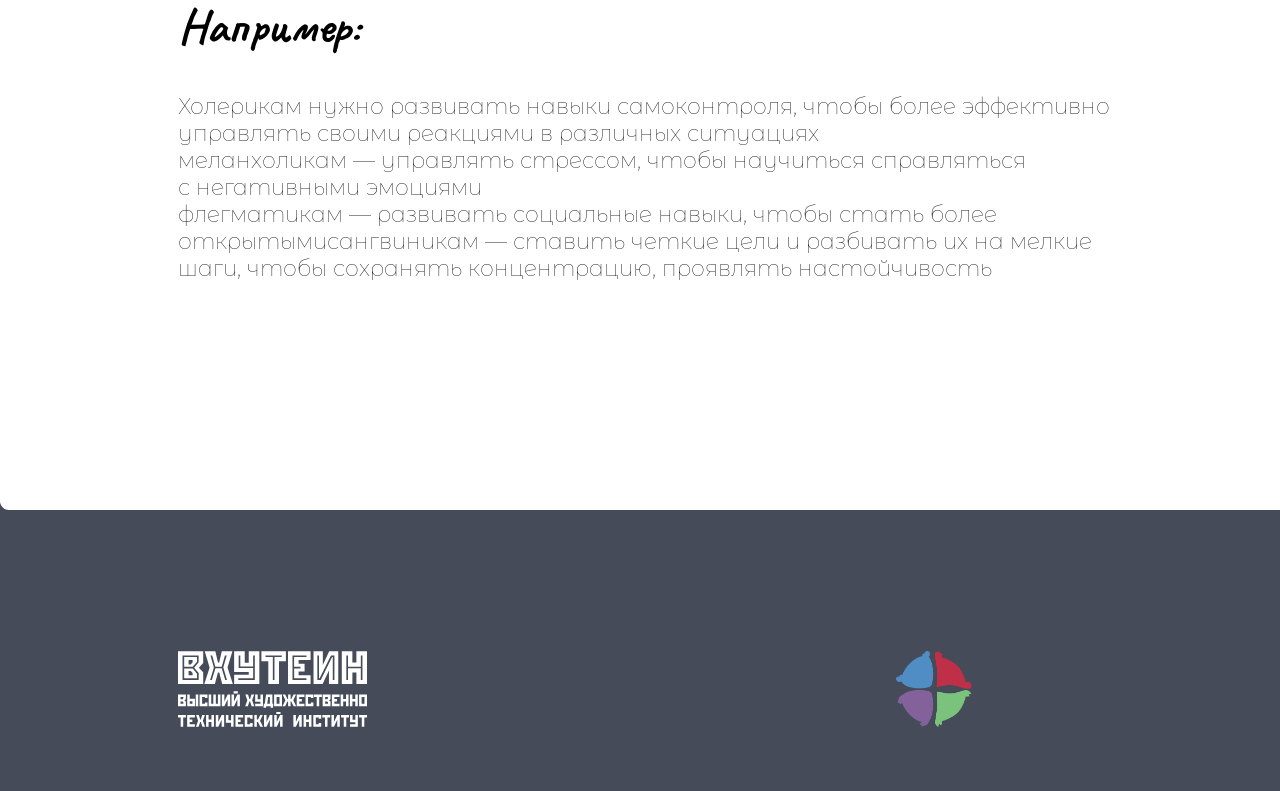
==== commit 88fe0840: "Pravki3" ====
--- a/index.html
+++ b/index.html
@@ -10,9 +10,8 @@
 	</head>
 <body style="background-color: #FFFFFF;">
 	  <style>
-	  video::-webkit-media-controls {
-	  display:none;
-		  }
+	  
+		  
 	  </style>
 	 <video width="1920" height="1080" controls="controls" id="vid" onClick="toggleVideo()" alt="Zoom" class="zoom-image2">
     <source src="./Images/Flegmati_prefin (1).mp4" type="video/mp4">
--- a/VkrStyle.css
+++ b/VkrStyle.css
@@ -91,23 +91,23 @@
     position: absolute;
 	width: 367px;
   height: 60px;
-    left: 41px;
-    top: 2px;
-	z-index: 0;
-}
-#imgFoto5 {
-    position: absolute;
-	width: 367px;
-  height: 60px;
     left: 409px;
     top: 2px;
 	z-index: 0;
 }
-#imgFoto6 {
+#imgFoto5 {
     position: absolute;
 	width: 367px;
   height: 60px;
     left: 1143px;
+    top: 2px;
+	z-index: 0;
+}
+#imgFoto6 {
+    position: absolute;
+	width: 367px;
+  height: 60px;
+    left: 41px;
     top: 2px;
 	z-index: 0;
 }
